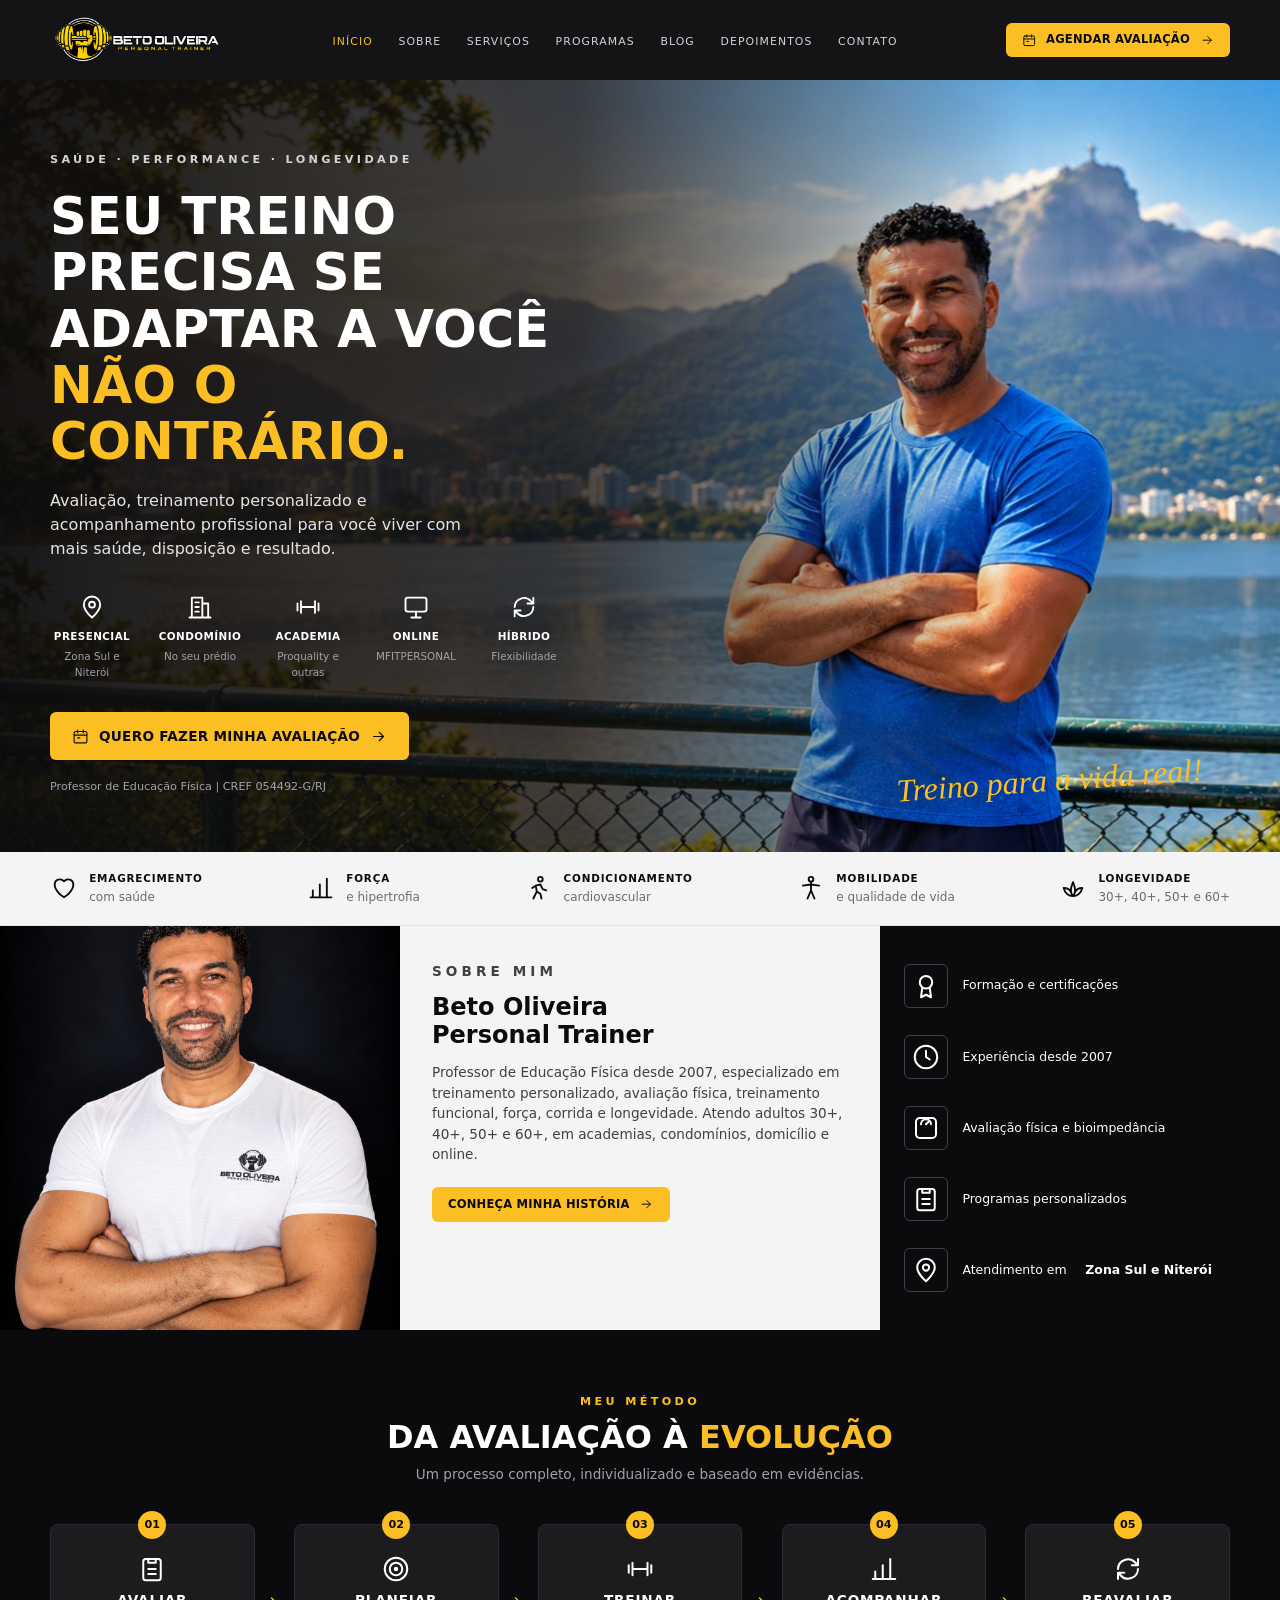
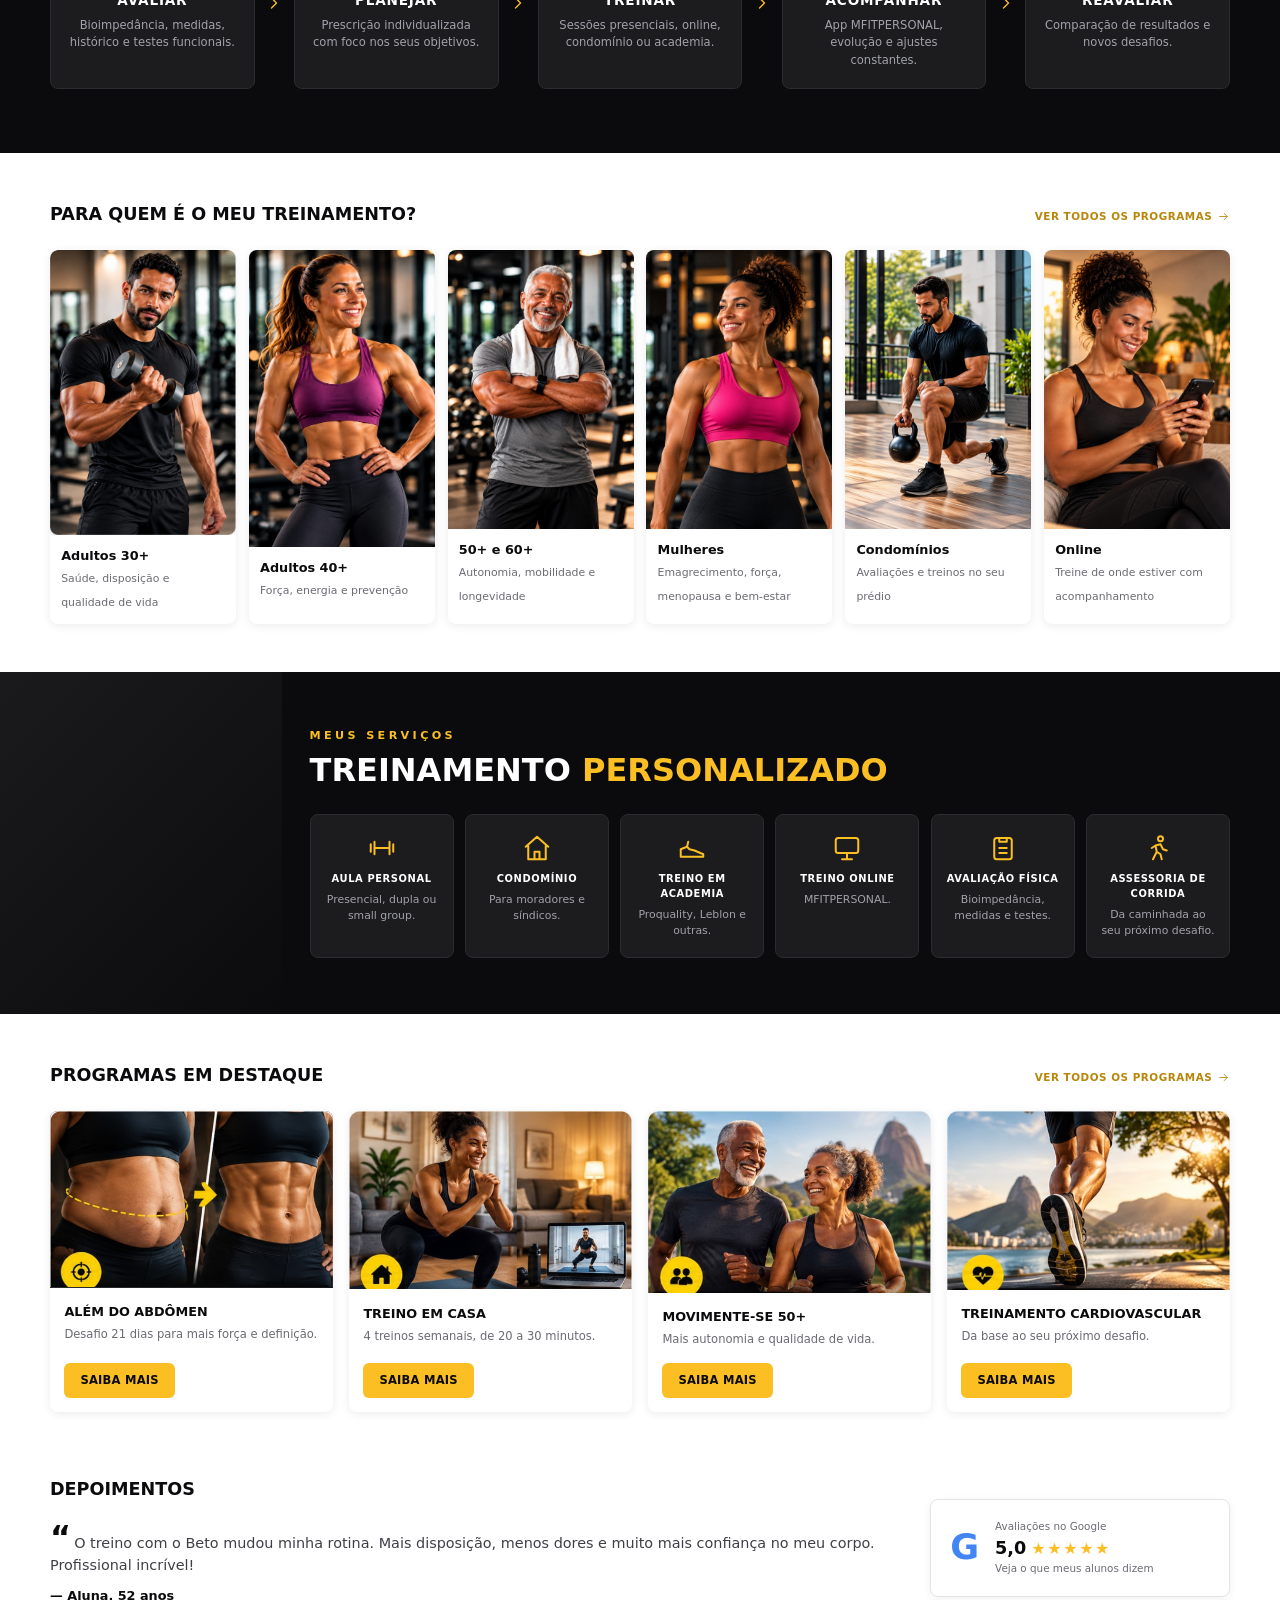
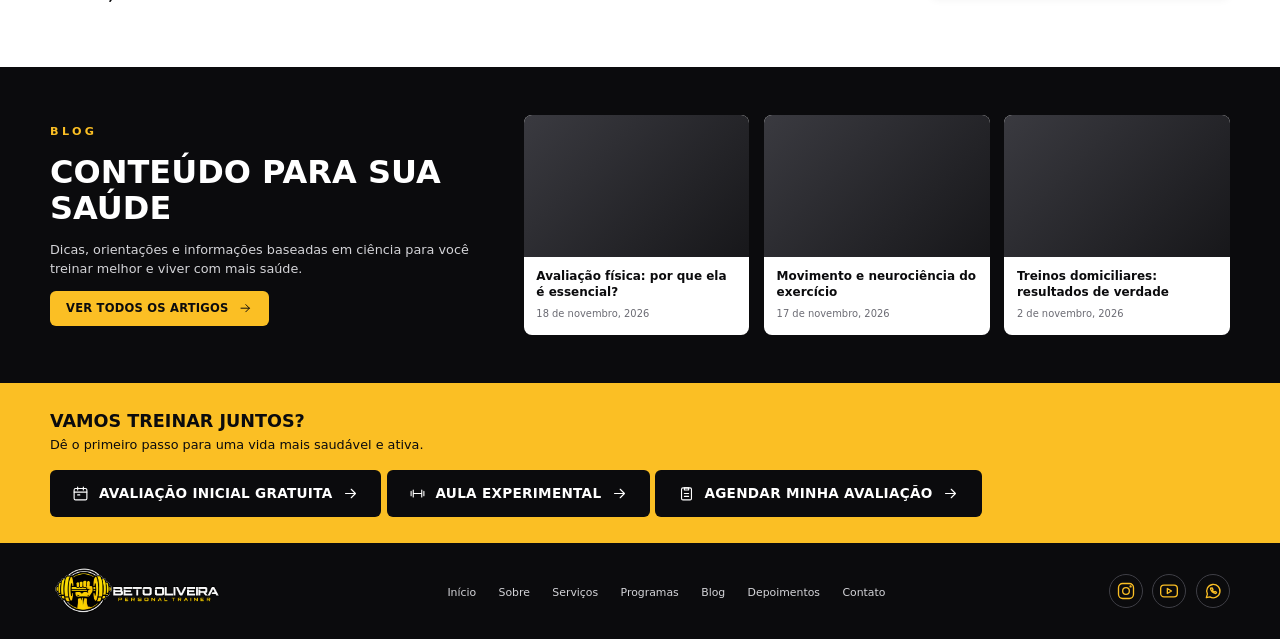
==== index.html @ e6e84c38 "sumindo com os "pontos" estranhos atras do "Meu método"" ====
<!doctype html>
<!-- index.html — Single-page landing for Beto Oliveira Personal Trainer.
     Static, no JS. Styles in css/style.css; photos go in assets/img/ (see README.md). -->
<html lang="pt-BR">
<head>
  <meta charset="utf-8">
  <meta name="viewport" content="width=device-width, initial-scale=1">
  <title>Beto Oliveira | Personal Trainer — Zona Sul e Niterói</title>
  <meta name="description" content="Avaliação física, treinamento personalizado e acompanhamento profissional presencial, em condomínio, academia ou online. Zona Sul do Rio e Niterói.">
  <link rel="icon" href="assets/favicon.png" type="image/png">
  <link rel="stylesheet" href="css/style.css">
</head>
<body>

<!-- Icon sprite -->
<svg width="0" height="0" style="position:absolute" aria-hidden="true">
  <symbol id="i-calendar" viewBox="0 0 24 24"><rect x="3" y="5" width="18" height="16" rx="2"/><path d="M3 10h18M8 3v4M16 3v4M8 14h3"/></symbol>
  <symbol id="i-arrow" viewBox="0 0 24 24"><path d="M5 12h14M13 6l6 6-6 6"/></symbol>
  <symbol id="i-chevron-l" viewBox="0 0 24 24"><path d="M15 6l-6 6 6 6"/></symbol>
  <symbol id="i-chevron-r" viewBox="0 0 24 24"><path d="M9 6l6 6-6 6"/></symbol>
  <symbol id="i-pin" viewBox="0 0 24 24"><path d="M12 21s7-6.2 7-11a7 7 0 10-14 0c0 4.8 7 11 7 11z"/><circle cx="12" cy="10" r="2.5"/></symbol>
  <symbol id="i-building" viewBox="0 0 24 24"><path d="M5 21V4h9v17M14 9h5v12M3 21h18M8 8h3M8 12h3M8 16h3"/></symbol>
  <symbol id="i-dumbbell" viewBox="0 0 24 24"><path d="M6 7v10M3 9v6M18 7v10M21 9v6M6 12h12"/></symbol>
  <symbol id="i-monitor" viewBox="0 0 24 24"><rect x="3" y="4" width="18" height="12" rx="2"/><path d="M8 21h8M12 16v5"/></symbol>
  <symbol id="i-heart" viewBox="0 0 24 24"><path d="M12 20s-8-5-8-11a4.5 4.5 0 018-2.7A4.5 4.5 0 0120 9c0 6-8 11-8 11z"/></symbol>
  <symbol id="i-bars" viewBox="0 0 24 24"><path d="M5 20v-6M11 20V9M17 20V4M3 20h18"/></symbol>
  <symbol id="i-run" viewBox="0 0 24 24"><circle cx="14" cy="4.5" r="2"/><path d="M8 21l3-6 3 2 1 4M11 15l-1-5 4-1 2 4 3 1M10 10L7 12"/></symbol>
  <symbol id="i-person" viewBox="0 0 24 24"><circle cx="12" cy="4.5" r="2"/><path d="M12 7v7M5 10l7-1 7 1M9 21l3-7 3 7"/></symbol>
  <symbol id="i-lotus" viewBox="0 0 24 24"><path d="M12 19c-4 0-7-3-8-7 3 0 5 1 6 3M12 19c4 0 7-3 8-7-3 0-5 1-6 3M12 19c-2-2-3-5 0-12 3 7 2 10 0 12z"/></symbol>
  <symbol id="i-award" viewBox="0 0 24 24"><circle cx="12" cy="9" r="5"/><path d="M9 13.5L8 21l4-2 4 2-1-7.5"/></symbol>
  <symbol id="i-clock" viewBox="0 0 24 24"><circle cx="12" cy="12" r="9"/><path d="M12 7v5l3 2"/></symbol>
  <symbol id="i-scale" viewBox="0 0 24 24"><rect x="4" y="4" width="16" height="16" rx="3"/><path d="M8 9a4 4 0 018 0M12 9l2-2"/></symbol>
  <symbol id="i-clipboard" viewBox="0 0 24 24"><rect x="5" y="4" width="14" height="17" rx="2"/><path d="M9 4h6v3H9zM9 12h6M9 16h6"/></symbol>
  <symbol id="i-target" viewBox="0 0 24 24"><circle cx="12" cy="12" r="9"/><circle cx="12" cy="12" r="5"/><circle cx="12" cy="12" r="1"/></symbol>
  <symbol id="i-repeat" viewBox="0 0 24 24"><path d="M4 12a8 8 0 0114-5l2 2M20 4v5h-5M20 12a8 8 0 01-14 5l-2-2M4 20v-5h5"/></symbol>
  <symbol id="i-home" viewBox="0 0 24 24"><path d="M3 11l9-8 9 8M5 10v11h14V10M10 21v-6h4v6"/></symbol>
  <symbol id="i-shoe" viewBox="0 0 24 24"><path d="M3 16v-3l5-2 2 2 4 1 7 3v2H3zM8 11l1-4"/></symbol>
  <symbol id="i-instagram" viewBox="0 0 24 24"><rect x="3" y="3" width="18" height="18" rx="5"/><circle cx="12" cy="12" r="4"/><circle cx="17.5" cy="6.5" r=".6"/></symbol>
  <symbol id="i-youtube" viewBox="0 0 24 24"><rect x="2" y="5" width="20" height="14" rx="4"/><path d="M10 9l5 3-5 3z"/></symbol>
  <symbol id="i-whatsapp" viewBox="0 0 24 24"><path d="M4 20l1.3-4.2A8 8 0 118.3 19L4 20z"/><path d="M9 8.500c0 3.500 3 6.500 6.500 6.500l.8-1.500-2-1-.8.800c-1-.5-1.800-1.300-2.300-2.300l.8-.8-1-2z"/></symbol>
</svg>

<!-- ===== Header ===== -->
<header class="header">
  <div class="container header__inner">
    <a href="#inicio" class="logo" aria-label="Beto Oliveira Personal Trainer">
      <img src="assets/img/logo.png" alt="Beto Oliveira Personal Trainer" class="logo__img" width="800" height="213">
    </a>

    <input type="checkbox" id="menu-toggle" class="menu-toggle" aria-label="Abrir menu">
    <label for="menu-toggle" class="menu-button" aria-hidden="true"><span></span><span></span><span></span></label>

    <nav class="nav" aria-label="Principal">
      <ul>
        <li><a href="#inicio" class="active">Início</a></li>
        <li><a href="#sobre">Sobre</a></li>
        <li><a href="#servicos">Serviços</a></li>
        <li><a href="#programas">Programas</a></li>
        <li><a href="#blog">Blog</a></li>
        <li><a href="#depoimentos">Depoimentos</a></li>
        <li><a href="#contato">Contato</a></li>
      </ul>
    </nav>

    <a href="#contato" class="btn btn--sm"><svg class="icon"><use href="#i-calendar"/></svg> Agendar avaliação <svg class="icon"><use href="#i-arrow"/></svg></a>
  </div>
</header>

<main>

<!-- ===== Hero ===== -->
<section id="inicio" class="hero">
  <div class="hero__bg photo" role="img" aria-label="Beto Oliveira com vista para o Rio de Janeiro"></div>
  <div class="container hero__content">
    <p class="eyebrow">Saúde · Performance · Longevidade</p>
    <h1>Seu treino precisa se adaptar a você <span class="hl">não o contrário.</span></h1>
    <p class="hero__lead">Avaliação, treinamento personalizado e acompanhamento profissional para você viver com mais saúde, disposição e resultado.</p>

    <ul class="hero__modes">
      <li><svg class="icon"><use href="#i-pin"/></svg><strong>Presencial</strong><span>Zona Sul e Niterói</span></li>
      <li><svg class="icon"><use href="#i-building"/></svg><strong>Condomínio</strong><span>No seu prédio</span></li>
      <li><svg class="icon"><use href="#i-dumbbell"/></svg><strong>Academia</strong><span>Proquality e outras</span></li>
      <li><svg class="icon"><use href="#i-monitor"/></svg><strong>Online</strong><span>MFITPERSONAL</span></li>
      <li><svg class="icon"><use href="#i-repeat"/></svg><strong>Híbrido</strong><span>Flexibilidade</span></li>
    </ul>

    <a href="#contato" class="btn"><svg class="icon"><use href="#i-calendar"/></svg> Quero fazer minha avaliação <svg class="icon"><use href="#i-arrow"/></svg></a>
    <p class="hero__cref">Professor de Educação Física | CREF 054492-G/RJ</p>
  </div>
  <p class="hero__tag" aria-hidden="true">Treino para a vida real!</p>
</section>

<!-- ===== Focus strip ===== -->
<section class="focus" aria-label="Focos de treino">
  <div class="container">
    <ul>
      <li><svg class="icon"><use href="#i-heart"/></svg><div><strong>Emagrecimento</strong><span>com saúde</span></div></li>
      <li><svg class="icon"><use href="#i-bars"/></svg><div><strong>Força</strong><span>e hipertrofia</span></div></li>
      <li><svg class="icon"><use href="#i-run"/></svg><div><strong>Condicionamento</strong><span>cardiovascular</span></div></li>
      <li><svg class="icon"><use href="#i-person"/></svg><div><strong>Mobilidade</strong><span>e qualidade de vida</span></div></li>
      <li><svg class="icon"><use href="#i-lotus"/></svg><div><strong>Longevidade</strong><span>30+, 40+, 50+ e 60+</span></div></li>
    </ul>
  </div>
</section>

<!-- ===== About ===== -->
<section id="sobre" class="about">
  <div class="about__grid">
    <div class="about__photo photo" role="img" aria-label="Retrato de Beto Oliveira"></div>
    <div class="about__text">
      <p class="eyebrow">Sobre mim</p>
      <h2>Beto Oliveira<br>Personal Trainer</h2>
      <p>Professor de Educação Física desde 2007, especializado em treinamento personalizado, avaliação física, treinamento funcional, força, corrida e longevidade. Atendo adultos 30+, 40+, 50+ e 60+, em academias, condomínios, domicílio e online.</p>
      <a href="#sobre" class="btn btn--sm">Conheça minha história <svg class="icon"><use href="#i-arrow"/></svg></a>
    </div>
    <ul class="about__list">
      <li><svg class="icon"><use href="#i-award"/></svg>Formação e certificações</li>
      <li><svg class="icon"><use href="#i-clock"/></svg>Experiência desde 2007</li>
      <li><svg class="icon"><use href="#i-scale"/></svg>Avaliação física e bioimpedância</li>
      <li><svg class="icon"><use href="#i-clipboard"/></svg>Programas personalizados</li>
      <li><svg class="icon"><use href="#i-pin"/></svg>Atendimento em <strong>&nbsp;Zona Sul e Niterói</strong></li>
    </ul>
  </div>
</section>

<!-- ===== Method ===== -->
<section id="metodo" class="method">
  <div class="container">
    <span class="eyebrow">Meu método</span>
    <h2 class="section-title">Da avaliação à <span class="hl">evolução</span></h2>
    <p class="method__sub">Um processo completo, individualizado e baseado em evidências.</p>

    <ul class="steps">
      <li class="step"><span class="step__num">01</span><svg class="icon"><use href="#i-clipboard"/></svg><h3>AVALIAR</h3><p>Bioimpedância, medidas, histórico e testes funcionais.</p></li>
      <li class="sep" aria-hidden="true"><svg class="icon"><use href="#i-chevron-r"/></svg></li>
      <li class="step"><span class="step__num">02</span><svg class="icon"><use href="#i-target"/></svg><h3>PLANEJAR</h3><p>Prescrição individualizada com foco nos seus objetivos.</p></li>
      <li class="sep" aria-hidden="true"><svg class="icon"><use href="#i-chevron-r"/></svg></li>
      <li class="step"><span class="step__num">03</span><svg class="icon"><use href="#i-dumbbell"/></svg><h3>TREINAR</h3><p>Sessões presenciais, online, condomínio ou academia.</p></li>
      <li class="sep" aria-hidden="true"><svg class="icon"><use href="#i-chevron-r"/></svg></li>
      <li class="step"><span class="step__num">04</span><svg class="icon"><use href="#i-bars"/></svg><h3>ACOMPANHAR</h3><p>App MFITPERSONAL, evolução e ajustes constantes.</p></li>
      <li class="sep" aria-hidden="true"><svg class="icon"><use href="#i-chevron-r"/></svg></li>
      <li class="step"><span class="step__num">05</span><svg class="icon"><use href="#i-repeat"/></svg><h3>REAVALIAR</h3><p>Comparação de resultados e novos desafios.</p></li>
    </ul>
  </div>
</section>

<!-- ===== Audience ===== -->
<section id="publico" class="audience">
  <div class="container">
    <div class="section-head">
      <h2>Para quem é o meu treinamento?</h2>
      <a href="#programas" class="link-more">Ver todos os programas <svg class="icon"><use href="#i-arrow"/></svg></a>
    </div>
    <div class="cards-6">
<article class="audience-card"><div class="photo" role="img" aria-label="Adultos 30+"><img src="assets/img/treino30mais.jpg"></div><div><strong>Adultos 30+</strong><span>Saúde, disposição e qualidade de vida</span></div></article>
      <article class="audience-card"><div class="photo" role="img" aria-label="Adultos 40+"><img src="assets/img/treino40mais.jpg"></div><div><strong>Adultos 40+</strong><span>Força, energia e prevenção</span></div></article>
      <article class="audience-card"><div class="photo" role="img" aria-label="50+ e 60+"><img src="assets/img/treino60mais.jpg"></div><div><strong>50+ e 60+</strong><span>Autonomia, mobilidade e longevidade</span></div></article>
      <article class="audience-card"><div class="photo" role="img" aria-label="Mulheres"><img src="assets/img/treinomulher.jpg"></div><div><strong>Mulheres</strong><span>Emagrecimento, força, menopausa e bem-estar</span></div></article>
      <article class="audience-card"><div class="photo" role="img" aria-label="Condomínios"><img src="assets/img/treinocondominios.jpg"></div><div><strong>Condomínios</strong><span>Avaliações e treinos no seu prédio</span></div></article>
      <article class="audience-card"><div class="photo" role="img" aria-label="Online"><img src="assets/img/treinoonline.jpg"></div><div><strong>Online</strong><span>Treine de onde estiver com acompanhamento</span></div></article>
    </div>
  </div>
</section>

<!-- ===== Services ===== -->
<section id="servicos" class="services">
  <div class="container">
    <div class="services__inner">
      <span class="eyebrow">Meus serviços</span>
      <h2 class="section-title">Treinamento <span class="hl">personalizado</span></h2>
      <div class="cards-services">
        <article class="service-card"><svg class="icon"><use href="#i-dumbbell"/></svg><strong>Aula personal</strong><span>Presencial, dupla ou small group.</span></article>
        <article class="service-card"><svg class="icon"><use href="#i-home"/></svg><strong>Condomínio</strong><span>Para moradores e síndicos.</span></article>
        <article class="service-card"><svg class="icon"><use href="#i-shoe"/></svg><strong>Treino em academia</strong><span>Proquality, Leblon e outras.</span></article>
        <article class="service-card"><svg class="icon"><use href="#i-monitor"/></svg><strong>Treino online</strong><span>MFITPERSONAL.</span></article>
        <article class="service-card"><svg class="icon"><use href="#i-clipboard"/></svg><strong>Avaliação física</strong><span>Bioimpedância, medidas e testes.</span></article>
        <article class="service-card"><svg class="icon"><use href="#i-run"/></svg><strong>Assessoria de corrida</strong><span>Da caminhada ao seu próximo desafio.</span></article>
      </div>
    </div>
  </div>
</section>

<!-- ===== Programs ===== -->
<section id="programas" class="programs">
  <div class="container">
    <div class="section-head">
      <h2>Programas em destaque</h2>
      <a href="#programas" class="link-more">Ver todos os programas <svg class="icon"><use href="#i-arrow"/></svg></a>
    </div>
    <div class="cards-4">
      <article class="program-card"><div class="photo" role="img" aria-label="Além do abdômen"><img src="assets/img/programasdestaque/alemdoabd.jpg"></div><div class="program-card__body"><h3>Além do abdômen</h3><p>Desafio 21 dias para mais força e definição.</p><a href="#contato" class="btn btn--sm">Saiba mais</a></div></article>
      <article class="program-card"><div class="photo" role="img" aria-label="Treino em casa"><img src="assets/img/programasdestaque/treinocasa.jpg"></div><div class="program-card__body"><h3>Treino em casa</h3><p>4 treinos semanais, de 20 a 30 minutos.</p><a href="#contato" class="btn btn--sm">Saiba mais</a></div></article>
      <article class="program-card"><div class="photo" role="img" aria-label="Movimente-se 50+"><img src="assets/img/programasdestaque/movimento50.jpg"></div><div class="program-card__body"><h3>Movimente-se 50+</h3><p>Mais autonomia e qualidade de vida.</p><a href="#contato" class="btn btn--sm">Saiba mais</a></div></article>
      <article class="program-card"><div class="photo" role="img" aria-label="Treinamento cardiovascular"><img src="assets/img/programasdestaque/treinocard.jpg"></div><div class="program-card__body"><h3>Treinamento cardiovascular</h3><p>Da base ao seu próximo desafio.</p><a href="#contato" class="btn btn--sm">Saiba mais</a></div></article>
    </div>
  </div>
</section>

<!-- ===== Testimonials ===== -->
<section id="depoimentos" class="testimonials">
  <div class="container testimonials__grid">
    <div>
      <h2>Depoimentos</h2>
      <div class="quotes" tabindex="0" aria-label="Depoimentos de alunos">
        <blockquote class="quote">O treino com o Beto mudou minha rotina. Mais disposição, menos dores e muito mais confiança no meu corpo. Profissional incrível!<cite>— Aluna, 52 anos</cite></blockquote>
        <blockquote class="quote">Voltei a treinar com segurança e sem medo de lesão. A avaliação inicial fez toda a diferença no planejamento.<cite>— Aluno, 47 anos</cite></blockquote>
        <blockquote class="quote">Treinar no condomínio facilitou muito minha rotina. Atenção total em cada sessão.<cite>— Aluna, 38 anos</cite></blockquote>
      </div>
    </div>
    <div class="google">
      <span class="google__g" aria-hidden="true">G</span>
      <div>
        <small>Avaliações no Google</small>
        <strong>5,0</strong> <span class="stars" aria-label="5 estrelas">★★★★★</span>
        <small>Veja o que meus alunos dizem</small>
      </div>
    </div>
  </div>
</section>

<!-- ===== Blog ===== -->
<section id="blog" class="blog">
  <div class="container blog__grid">
    <div class="blog__intro">
      <span class="eyebrow">Blog</span>
      <h2 class="section-title">Conteúdo para sua saúde</h2>
      <p>Dicas, orientações e informações baseadas em ciência para você treinar melhor e viver com mais saúde.</p>
      <a href="#blog" class="btn btn--sm">Ver todos os artigos <svg class="icon"><use href="#i-arrow"/></svg></a>
    </div>
    <div class="cards-3">
      <article class="post-card"><div class="photo" role="img" aria-label="Avaliação física"></div><div><h3>Avaliação física: por que ela é essencial?</h3><time datetime="2026-11-18">18 de novembro, 2026</time></div></article>
      <article class="post-card"><div class="photo" role="img" aria-label="Neurociência do exercício"></div><div><h3>Movimento e neurociência do exercício</h3><time datetime="2026-11-17">17 de novembro, 2026</time></div></article>
      <article class="post-card"><div class="photo" role="img" aria-label="Treinos domiciliares"></div><div><h3>Treinos domiciliares: resultados de verdade</h3><time datetime="2026-11-02">2 de novembro, 2026</time></div></article>
    </div>
  </div>
</section>

<!-- ===== CTA ===== -->
<section id="contato" class="cta">
  <div class="container cta__inner">
    <div>
      <h2>Vamos treinar juntos?</h2>
      <p>Dê o primeiro passo para uma vida mais saudável e ativa.</p>
    </div>
     <div>
      <a href="https://docs.google.com/forms/d/e/1FAIpQLSdIk2VhYaGE5fACht6byBJK58BjP2Q5g4dCSomkFsCc8m4N1g/viewform?usp=header" class="btn btn--dark" target="_blank" rel="noopener"><svg class="icon"><use href="#i-calendar"/></svg> Avaliação Inicial gratuita <svg class="icon"><use href="#i-arrow"/></svg></a>
      <a href="https://calendar.app.google/kehM7EMW3w3Gkinj7?utm_source=chatgpt.com" class="btn btn--dark" target="_blank" rel="noopener"><svg class="icon"><use href="#i-dumbbell"/></svg> Aula experimental <svg class="icon"><use href="#i-arrow"/></svg></a>
      <a href="https://wa.me/5521998380814" class="btn btn--dark" target="_blank" rel="noopener"><svg class="icon"><use href="#i-clipboard"/></svg> Agendar minha avaliação <svg class="icon"><use href="#i-arrow"/></svg></a>
    </div>
  </div>
</section>

</main>

<!-- ===== Footer ===== -->
<footer class="footer">
  <div class="container footer__inner">
    <a href="#inicio" class="logo" aria-label="Voltar ao topo">
      <img src="assets/img/logo.png" alt="Beto Oliveira Personal Trainer" class="logo__img" width="800" height="213">
    </a>
    <nav aria-label="Rodapé">
      <ul>
        <li><a href="#inicio">Início</a></li>
        <li><a href="#sobre">Sobre</a></li>
        <li><a href="#servicos">Serviços</a></li>
        <li><a href="#programas">Programas</a></li>
        <li><a href="#blog">Blog</a></li>
        <li><a href="#depoimentos">Depoimentos</a></li>
        <li><a href="#contato">Contato</a></li>
      </ul>
    </nav>
    <div class="social">
      <a href="https://instagram.com/" aria-label="Instagram" target="_blank" rel="noopener"><svg class="icon"><use href="#i-instagram"/></svg></a>
      <a href="https://youtube.com/" aria-label="YouTube" target="_blank" rel="noopener"><svg class="icon"><use href="#i-youtube"/></svg></a>
      <a href="https://wa.me/5521998380814" aria-label="WhatsApp" target="_blank" rel="noopener"><svg class="icon"><use href="#i-whatsapp"/></svg></a>
    </div>
  </div>
</footer>

</body>
</html>
---- css/style.css ----
/* style.css — Global styles for the Beto Oliveira Personal Trainer landing page.
   Sections are ordered as they appear in index.html. Photos are set through
   the --img custom property (see .photo); a gradient shows until a file exists. */

:root {
  --black: #0b0b0d;
  --dark: #141416;
  --dark-2: #1c1c1f;
  --yellow: #fbbf24;
  --yellow-dark: #e5a800;
  --white: #fff;
  --light: #f4f4f5;
  --gray: #6b6b73;
  --border: #e4e4e7;
  --radius: 8px;
  --container: 1180px;
  --font: "Inter", system-ui, -apple-system, "Segoe UI", Roboto, sans-serif;
}

*, *::before, *::after { box-sizing: border-box; }
html { scroll-behavior: smooth; scroll-padding-top: 88px; }
body { margin: 0; font-family: var(--font); color: var(--black); background: var(--white); line-height: 1.5; }
img { max-width: 100%; display: block; }
a { color: inherit; text-decoration: none; }
ul { list-style: none; margin: 0; padding: 0; }
h1, h2, h3, p { margin: 0; }

.container { width: min(var(--container), 100% - 2rem); margin-inline: auto; }
.icon { width: 1.25em; height: 1.25em; fill: none; stroke: currentColor; stroke-width: 1.6; stroke-linecap: round; stroke-linejoin: round; flex: none; }
.hl { color: var(--yellow); }
.eyebrow { font-size: .7rem; letter-spacing: .3em; text-transform: uppercase; color: var(--yellow); font-weight: 600; }
.section-title { font-size: clamp(1.4rem, 3vw, 2rem); font-weight: 800; text-transform: uppercase; line-height: 1.15; }

/* Photo slot: real image via --img, gradient fallback */
.photo {
  background: var(--img, none) center / cover no-repeat,
    linear-gradient(135deg, #3a3a40, #17171a);
}

/* Buttons */
.btn {
  display: inline-flex; align-items: center; gap: .6rem;
  padding: .85rem 1.4rem; border-radius: 6px; font-weight: 700; font-size: .85rem;
  text-transform: uppercase; letter-spacing: .02em;
  background: var(--yellow); color: var(--black); transition: background .2s, transform .2s;
}
.btn:hover { background: var(--yellow-dark); transform: translateY(-1px); }
.btn--sm { padding: .55rem 1rem; font-size: .72rem; }
.btn--dark { background: var(--black); color: var(--white); }
.btn--dark:hover { background: #26262b; }

/* ===== Header ===== */
.header { position: sticky; top: 0; z-index: 50; background: rgba(11, 11, 13, .96); backdrop-filter: blur(8px); color: var(--white); }
.header__inner { display: flex; align-items: center; justify-content: space-between; gap: 1rem; height: 80px; }
.logo { display: flex; align-items: center; gap: .6rem; }
.logo__img { height: 58px; width: auto; }
.nav ul { display: flex; gap: 1.6rem; }
.nav a { font-size: .68rem; letter-spacing: .1em; text-transform: uppercase; font-weight: 500; color: #d4d4d8; transition: color .2s; }
.nav a:hover, .nav a.active { color: var(--yellow); }
.menu-toggle, .menu-button { display: none; }

/* ===== Hero ===== */
.hero { position: relative; color: var(--white); background: var(--black); overflow: hidden; }
.hero__bg { position: absolute; inset: 0; --img: url("../assets/img/hero.jpg"); background-position: right center; }
.hero__bg::after { content: ""; position: absolute; inset: 0; background: linear-gradient(90deg, rgba(11,11,13,.95) 0%, rgba(11,11,13,.75) 45%, rgba(11,11,13,0) 80%); }
.hero__content { position: relative; padding: 4.5rem 0 3.5rem; }
.hero__content > * { max-width: 560px; }
.hero__content .eyebrow { color: #d4d4d8; margin-bottom: 1.2rem; }
.hero h1 { font-size: clamp(2rem, 5vw, 3.2rem); font-weight: 800; line-height: 1.1; text-transform: uppercase; }
.hero__lead { margin-top: 1.2rem; color: #e4e4e7; max-width: 440px; }
.hero__modes { display: flex; flex-wrap: wrap; gap: 1.5rem; margin: 2rem 0; }
.hero__modes li { display: flex; flex-direction: column; align-items: center; text-align: center; gap: .3rem; font-size: .65rem; width: 84px; }
.hero__modes .icon { width: 28px; height: 28px; margin-bottom: .2rem; }
.hero__modes strong { text-transform: uppercase; letter-spacing: .04em; }
.hero__modes span { color: #a1a1aa; }
.hero__cref { margin-top: 1.2rem; font-size: .7rem; color: #a1a1aa; }
.hero__tag { position: absolute; right: 6%; bottom: 3rem; font-family: "Brush Script MT", "Segoe Script", cursive; font-style: italic; font-size: 2rem; color: var(--yellow); transform: rotate(-4deg); }

/* ===== Focus strip ===== */
.focus { background: var(--light); border-bottom: 1px solid var(--border); }
.focus ul { display: flex; justify-content: space-between; flex-wrap: wrap; gap: 1rem; padding: 1.2rem 0; }
.focus li { display: flex; align-items: center; gap: .7rem; font-size: .8rem; }
.focus .icon { width: 28px; height: 28px; }
.focus strong { display: block; font-size: .65rem; text-transform: uppercase; letter-spacing: .08em; }
.focus span { color: var(--gray); font-size: .75rem; }

/* ===== About ===== */
.about { background: var(--black); color: var(--white); }
.about__grid { display: grid; grid-template-columns: 1fr 1.2fr 1fr; align-items: stretch; }
.about__photo { min-height: 260px; --img: url("../assets/img/about.jpg"); }
.about__text { background: var(--light); color: var(--black); padding: 2.2rem 2rem; display: flex; flex-direction: column; align-items: flex-start; gap: .8rem; }
.about__text h2 { font-size: 1.5rem; line-height: 1.15; }
.about__text p { font-size: .85rem; color: #3f3f46; }
.about__text .btn { margin-top: .6rem; }
.about__list { padding: 2rem 1.5rem; display: flex; flex-direction: column; justify-content: center; gap: 1rem; }
.about__list li { display: flex; align-items: center; gap: .9rem; font-size: .78rem; padding: .35rem 0; }
.about__list .icon { width: 30px; height: 30px; padding: 6px; border: 1px solid #3f3f46; border-radius: 6px; box-sizing: content-box; }

/* ===== Method ===== */
.method { background: var(--black); color: var(--white); padding: 4rem 0; text-align: center; }
.method .eyebrow { display: block; margin-bottom: .5rem; }
.method__sub { color: #a1a1aa; font-size: .85rem; margin-top: .5rem; }
.steps { display: flex; align-items: stretch; gap: .6rem; margin-top: 2.5rem; }
.steps li.step { flex: 1; position: relative; background: var(--dark-2); border: 1px solid #2b2b30; border-radius: var(--radius); padding: 1.8rem 1rem 1.2rem; display: flex; flex-direction: column; align-items: center; gap: .4rem; }
.step__num { position: absolute; top: -14px; left: 50%; transform: translateX(-50%); background: var(--yellow); color: var(--black); width: 28px; height: 28px; border-radius: 50%; font-size: .7rem; font-weight: 800; display: grid; place-items: center; }
.step .icon { width: 30px; height: 30px; }
.step h3 { font-size: .85rem; letter-spacing: .06em; }
.step p { font-size: .72rem; color: #a1a1aa; }
.steps li.sep { align-self: center; color: var(--yellow); }

/* ===== Audience ===== */
.audience { padding: 3rem 0; }
.section-head { display: flex; justify-content: space-between; align-items: baseline; margin-bottom: 1.4rem; }
.section-head h2 { font-size: 1.1rem; font-weight: 800; text-transform: uppercase; }
.link-more { font-size: .65rem; font-weight: 700; color: #b8860b; text-transform: uppercase; letter-spacing: .05em; display: inline-flex; gap: .3rem; align-items: center; }
.link-more:hover { text-decoration: underline; }
.cards-6 { display: grid; grid-template-columns: repeat(6, 1fr); gap: .8rem; }
.audience-card { background: var(--white); border-radius: var(--radius); box-shadow: 0 2px 10px rgba(0,0,0,.08); overflow: hidden; }
.audience-card .photo { aspect-ratio: 4 / 3; }
.audience-card div:last-child { padding: .7rem; }
.audience-card strong { display: block; font-size: .8rem; }
.audience-card span { font-size: .68rem; color: var(--gray); }

/* ===== Services ===== */
.services { position: relative; background: var(--black); color: var(--white); padding: 3.5rem 0; overflow: hidden; }
.services::before { content: ""; position: absolute; inset: 0 auto 0 0; width: 22%; --img: url("../assets/img/gym.jpg"); background: var(--img, none) center / cover, linear-gradient(135deg, #2a2a2e, #0b0b0d); opacity: .5; }
.services .container { position: relative; }
.services__inner { margin-left: 22%; }
.services .eyebrow { display: block; margin-bottom: .4rem; }
.cards-services { display: grid; grid-template-columns: repeat(6, 1fr); gap: .7rem; margin-top: 1.6rem; }
.service-card { background: var(--dark-2); border: 1px solid #2b2b30; border-radius: var(--radius); padding: 1.1rem .8rem; text-align: center; display: flex; flex-direction: column; align-items: center; gap: .3rem; }
.service-card .icon { width: 30px; height: 30px; color: var(--yellow); margin-bottom: .3rem; }
.service-card strong { font-size: .62rem; text-transform: uppercase; letter-spacing: .06em; }
.service-card span { font-size: .68rem; color: #a1a1aa; }

/* ===== Programs ===== */
.programs { padding: 3rem 0 2rem; }
.cards-4 { display: grid; grid-template-columns: repeat(4, 1fr); gap: 1rem; }
.program-card { background: var(--white); border-radius: var(--radius); box-shadow: 0 2px 10px rgba(0,0,0,.08); overflow: hidden; display: flex; flex-direction: column; }
.program-card .photo { aspect-ratio: 16 / 10; }
.program-card__body { padding: .9rem; display: flex; flex-direction: column; gap: .3rem; flex: 1; align-items: flex-start; }
.program-card h3 { font-size: .8rem; text-transform: uppercase; }
.program-card p { font-size: .72rem; color: var(--gray); margin-bottom: .6rem; }
.program-card .btn { margin-top: auto; }

/* ===== Testimonials (CSS-only scroll-snap carousel) ===== */
.testimonials { padding: 2rem 0 3rem; }
.testimonials__grid { display: grid; grid-template-columns: 1fr 300px; gap: 2rem; align-items: center; }
.testimonials h2 { font-size: 1.1rem; font-weight: 800; text-transform: uppercase; margin-bottom: 1rem; }
.quotes { display: flex; overflow-x: auto; scroll-snap-type: x mandatory; scrollbar-width: thin; gap: 1rem; }
.quote { flex: 0 0 100%; scroll-snap-align: start; font-size: .9rem; color: #3f3f46; }
.quote::before { content: "“"; font-size: 2rem; line-height: 0; color: var(--black); font-weight: 800; margin-right: .2rem; }
.quote cite { display: block; margin-top: .6rem; font-style: normal; font-weight: 700; font-size: .8rem; color: var(--black); }
.google { border: 1px solid var(--border); border-radius: var(--radius); padding: 1.2rem; box-shadow: 0 2px 10px rgba(0,0,0,.06); display: flex; align-items: center; gap: 1rem; }
.google__g { font-size: 2.2rem; font-weight: 800; color: #4285f4; }
.google small { display: block; font-size: .65rem; color: var(--gray); }
.google strong { font-size: 1.1rem; }
.stars { color: var(--yellow); letter-spacing: .1em; }

/* ===== Blog ===== */
.blog { position: relative; background: var(--black); color: var(--white); padding: 3rem 0; overflow: hidden; }
.blog__grid { display: grid; grid-template-columns: 1fr 1.6fr; gap: 2rem; align-items: center; }
.blog__intro { display: flex; flex-direction: column; align-items: flex-start; gap: .8rem; }
.blog__intro p { color: #d4d4d8; font-size: .8rem; }
.cards-3 { display: grid; grid-template-columns: repeat(3, 1fr); gap: .9rem; }
.post-card { background: var(--white); color: var(--black); border-radius: var(--radius); overflow: hidden; }
.post-card .photo { aspect-ratio: 16 / 10; }
.post-card div:last-child { padding: .8rem; }
.post-card h3 { font-size: .75rem; line-height: 1.3; }
.post-card time { display: block; margin-top: .4rem; font-size: .62rem; color: var(--gray); }

/* ===== CTA ===== */
.cta { background: var(--yellow); }
.cta__inner { display: flex; justify-content: space-between; align-items: center; gap: 1rem; padding: 1.6rem 0; flex-wrap: wrap; }
.cta h2 { font-size: 1.1rem; font-weight: 800; text-transform: uppercase; }
.cta p { font-size: .8rem; }

/* ===== Footer ===== */
.footer { background: var(--black); color: var(--white); }
.footer__inner { display: flex; align-items: center; justify-content: space-between; gap: 1.5rem; padding: 1.2rem 0; flex-wrap: wrap; }
.footer nav ul { display: flex; gap: 1.4rem; flex-wrap: wrap; }
.footer nav a { font-size: .68rem; color: #d4d4d8; }
.footer nav a:hover { color: var(--yellow); }
.social { display: flex; gap: .6rem; }
.social a { width: 34px; height: 34px; border: 1px solid #3f3f46; border-radius: 50%; display: grid; place-items: center; color: var(--yellow); transition: background .2s; }
.social a:hover { background: #26262b; }

/* ===== Responsive ===== */
@media (max-width: 1024px) {
  .cards-6, .cards-services { grid-template-columns: repeat(3, 1fr); }
  .cards-4 { grid-template-columns: repeat(2, 1fr); }
  .about__grid { grid-template-columns: 1fr 1fr; }
  .about__list { grid-column: 1 / -1; flex-direction: row; flex-wrap: wrap; }
  .blog__grid, .testimonials__grid { grid-template-columns: 1fr; }
  .services::before { display: none; }
  .services__inner { margin-left: 0; }
}

@media (max-width: 820px) {
  .menu-button { display: grid; gap: 5px; cursor: pointer; padding: 8px; }
  .menu-button span { width: 24px; height: 2px; background: var(--white); }
  .nav { position: absolute; top: 80px; left: 0; right: 0; background: var(--black); display: none; padding: 1rem; }
  .nav ul { flex-direction: column; gap: 1rem; }
  .menu-toggle:checked ~ .nav { display: block; }
  .header .btn { display: none; }
  .hero__bg::after { background: linear-gradient(180deg, rgba(11,11,13,.6), rgba(11,11,13,.95)); }
  .hero__tag { display: none; }
  .steps { flex-direction: column; }
  .steps li.sep { transform: rotate(90deg); }
  .step__num { top: 12px; left: 12px; transform: none; }
}

@media (max-width: 560px) {
  .about__grid { grid-template-columns: 1fr; }
  .cards-6, .cards-services, .cards-4, .cards-3 { grid-template-columns: repeat(2, 1fr); }
  .cards-3 { grid-template-columns: 1fr; }
  .focus ul { justify-content: flex-start; }
  .cta__inner, .footer__inner { flex-direction: column; text-align: center; }
}

@media (prefers-reduced-motion: reduce) {
  html { scroll-behavior: auto; }
  .btn { transition: none; }
}
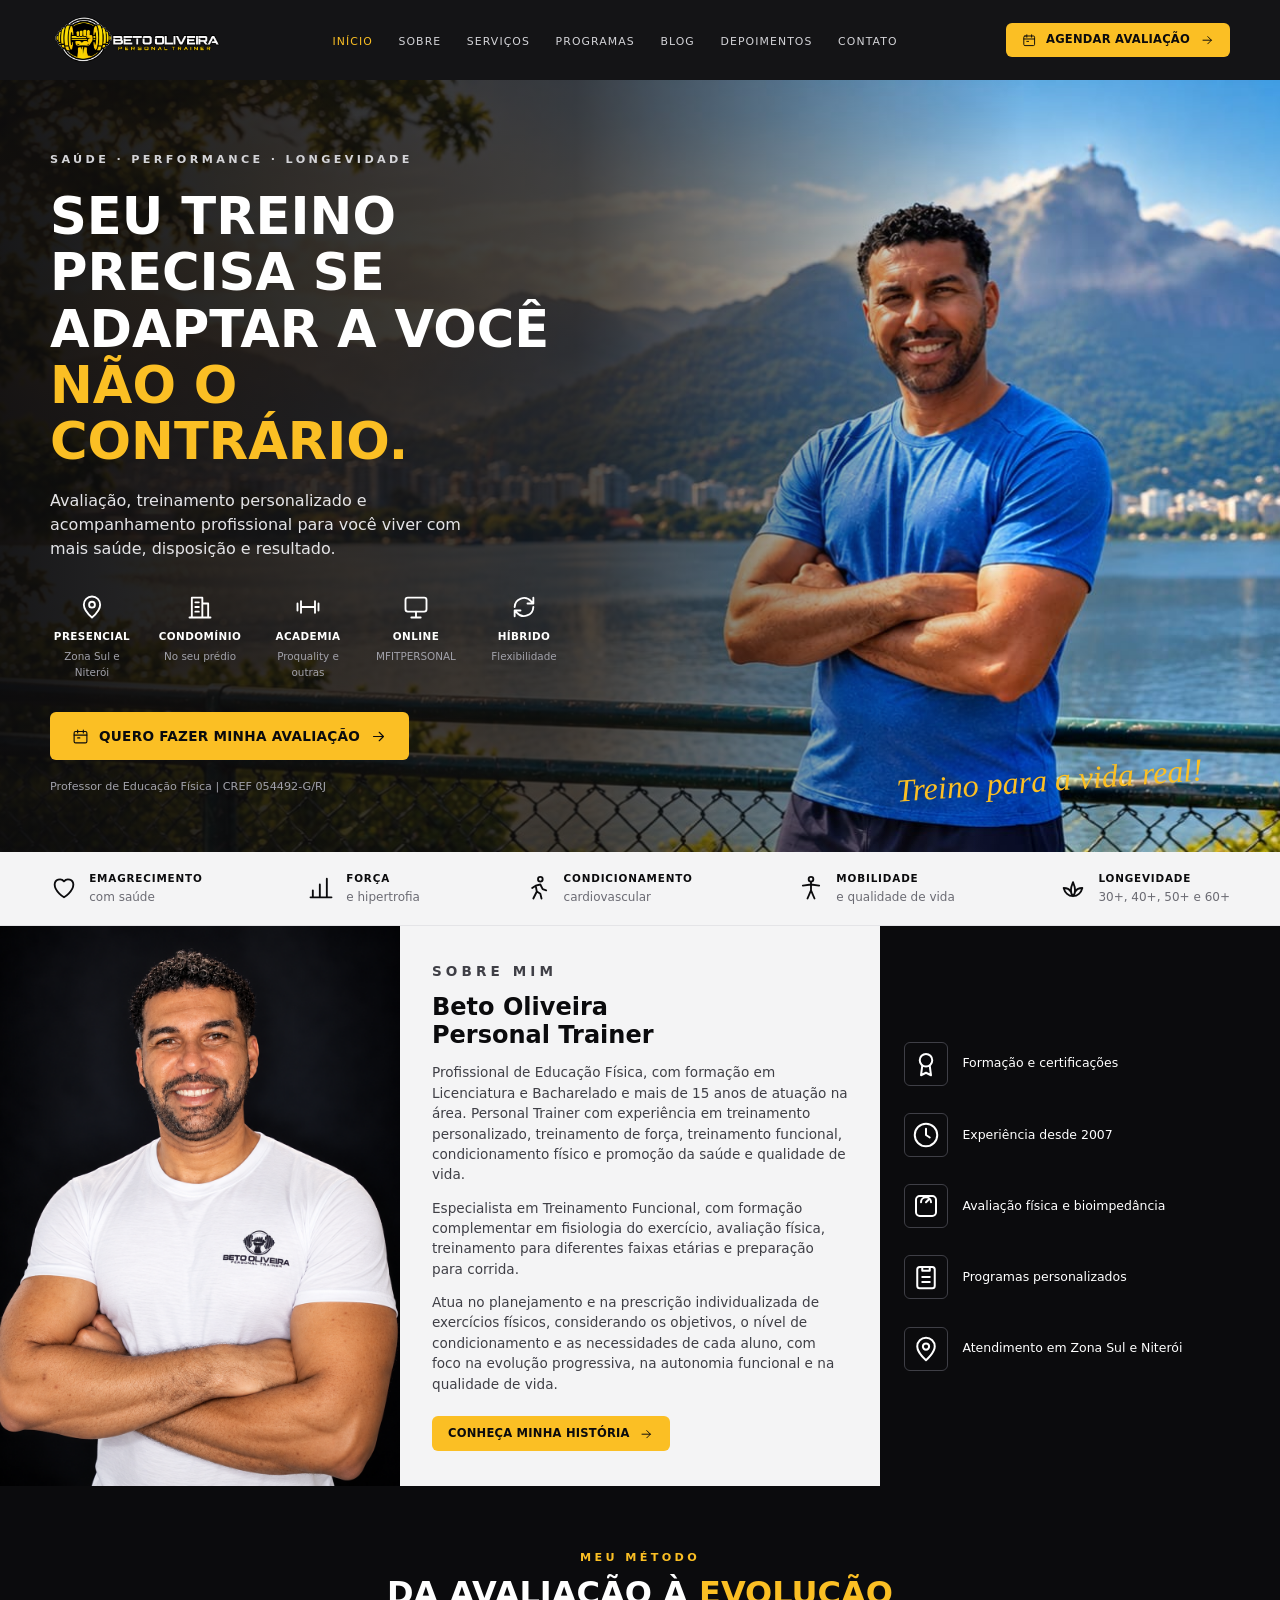
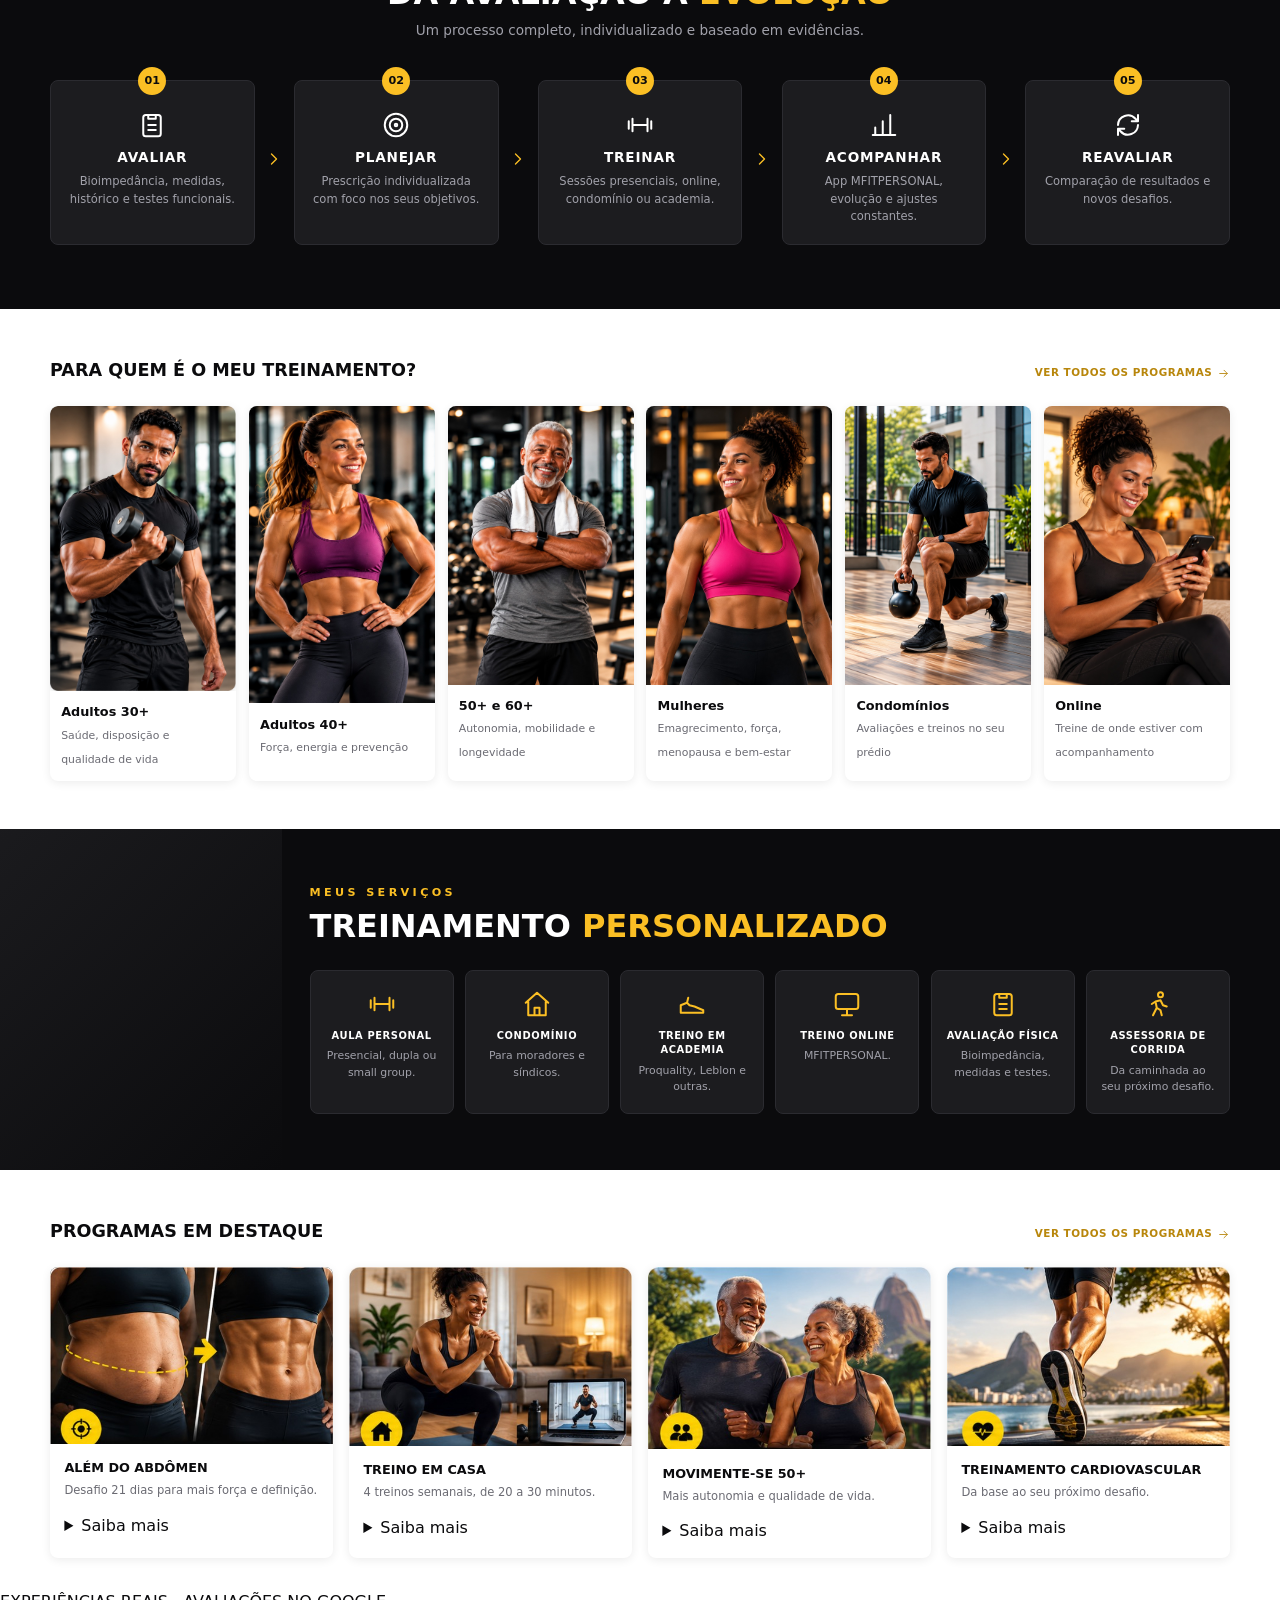
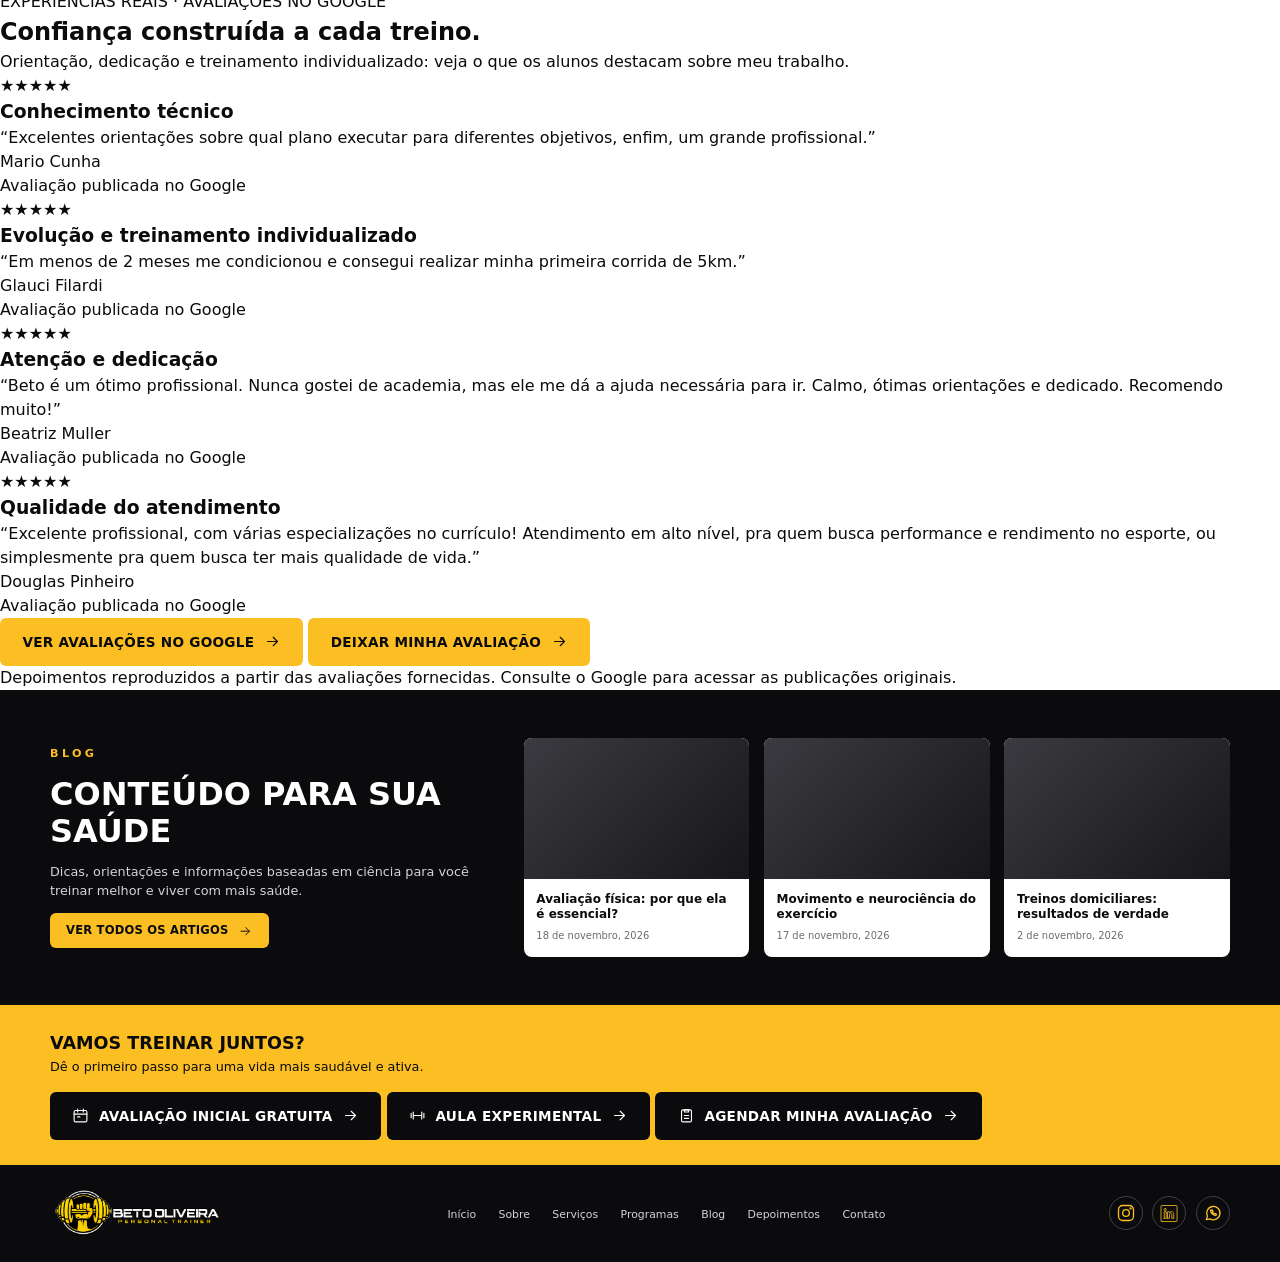
==== commit 4f0455ed: "Modificação no "sobre mim", "Depoimentos", "Programas em destaque" e no Footer" ====
--- a/index.html
+++ b/index.html
@@ -38,6 +38,7 @@
   <symbol id="i-instagram" viewBox="0 0 24 24"><rect x="3" y="3" width="18" height="18" rx="5"/><circle cx="12" cy="12" r="4"/><circle cx="17.5" cy="6.5" r=".6"/></symbol>
   <symbol id="i-youtube" viewBox="0 0 24 24"><rect x="2" y="5" width="20" height="14" rx="4"/><path d="M10 9l5 3-5 3z"/></symbol>
   <symbol id="i-whatsapp" viewBox="0 0 24 24"><path d="M4 20l1.3-4.2A8 8 0 118.3 19L4 20z"/><path d="M9 8.500c0 3.500 3 6.500 6.500 6.500l.8-1.500-2-1-.8.800c-1-.5-1.800-1.300-2.300-2.300l.8-.8-1-2z"/></symbol>
+  <symbol id="i-linkedin" viewBox="4 3 40 40"><path d="M21,33.6h4v-6.4c0-1.7,0.3-3.3,2.4-3.3c2.1,0,2.1,1.9,2.1,3.4v6.3h4 v-7.1c0-3.5-0.8-6.2-4.8-6.2c-2,0-3.3,1.1-3.8,2.1h-0.1v-1.8H21V33.6z M16.4,14.1c-1.3,0-2.3,1-2.3,2.3c0,1.3,1,2.3,2.3,2.3 c1.3,0,2.3-1,2.3-2.3C18.8,15.2,17.7,14.1,16.4,14.1L16.4,14.1z M14.4,33.6h4v-13h-4V33.6z M9.8,40c-1,0-1.8-0.8-1.8-1.8V9.8 C8,8.8,8.8,8,9.8,8h28.5c1,0,1.8,0.8,1.8,1.8v28.5c0,1-0.8,1.8-1.8,1.8H9.8z"/></symbol>
 </svg>
 
 <!-- ===== Header ===== -->
@@ -110,7 +111,7 @@
     <div class="about__text">
       <p class="eyebrow">Sobre mim</p>
       <h2>Beto Oliveira<br>Personal Trainer</h2>
-      <p>Professor de Educação Física desde 2007, especializado em treinamento personalizado, avaliação física, treinamento funcional, força, corrida e longevidade. Atendo adultos 30+, 40+, 50+ e 60+, em academias, condomínios, domicílio e online.</p>
+      <p>Profissional de Educação Física, com formação em Licenciatura e Bacharelado e mais de 15 anos de atuação na área. Personal Trainer com experiência em treinamento personalizado, treinamento de força, treinamento funcional, condicionamento físico e promoção da saúde e qualidade de vida.</p><p>Especialista em Treinamento Funcional, com formação complementar em fisiologia do exercício, avaliação física, treinamento para diferentes faixas etárias e preparação para corrida.</p><p>Atua no planejamento e na prescrição individualizada de exercícios físicos, considerando os objetivos, o nível de condicionamento e as necessidades de cada aluno, com foco na evolução progressiva, na autonomia funcional e na qualidade de vida.</p>
       <a href="#sobre" class="btn btn--sm">Conheça minha história <svg class="icon"><use href="#i-arrow"/></svg></a>
     </div>
     <ul class="about__list">
@@ -118,7 +119,7 @@
       <li><svg class="icon"><use href="#i-clock"/></svg>Experiência desde 2007</li>
       <li><svg class="icon"><use href="#i-scale"/></svg>Avaliação física e bioimpedância</li>
       <li><svg class="icon"><use href="#i-clipboard"/></svg>Programas personalizados</li>
-      <li><svg class="icon"><use href="#i-pin"/></svg>Atendimento em <strong>&nbsp;Zona Sul e Niterói</strong></li>
+      <li><svg class="icon"><use href="#i-pin"/></svg>Atendimento em Zona Sul e Niterói</li>
     </ul>
   </div>
 </section>
@@ -152,7 +153,7 @@
       <a href="#programas" class="link-more">Ver todos os programas <svg class="icon"><use href="#i-arrow"/></svg></a>
     </div>
     <div class="cards-6">
-<article class="audience-card"><div class="photo" role="img" aria-label="Adultos 30+"><img src="assets/img/treino30mais.jpg"></div><div><strong>Adultos 30+</strong><span>Saúde, disposição e qualidade de vida</span></div></article>
+      <article class="audience-card"><div class="photo" role="img" aria-label="Adultos 30+"><img src="assets/img/treino30mais.jpg"></div><div><strong>Adultos 30+</strong><span>Saúde, disposição e qualidade de vida</span></div></article>
       <article class="audience-card"><div class="photo" role="img" aria-label="Adultos 40+"><img src="assets/img/treino40mais.jpg"></div><div><strong>Adultos 40+</strong><span>Força, energia e prevenção</span></div></article>
       <article class="audience-card"><div class="photo" role="img" aria-label="50+ e 60+"><img src="assets/img/treino60mais.jpg"></div><div><strong>50+ e 60+</strong><span>Autonomia, mobilidade e longevidade</span></div></article>
       <article class="audience-card"><div class="photo" role="img" aria-label="Mulheres"><img src="assets/img/treinomulher.jpg"></div><div><strong>Mulheres</strong><span>Emagrecimento, força, menopausa e bem-estar</span></div></article>
@@ -188,33 +189,29 @@
       <a href="#programas" class="link-more">Ver todos os programas <svg class="icon"><use href="#i-arrow"/></svg></a>
     </div>
     <div class="cards-4">
-      <article class="program-card"><div class="photo" role="img" aria-label="Além do abdômen"><img src="assets/img/programasdestaque/alemdoabd.jpg"></div><div class="program-card__body"><h3>Além do abdômen</h3><p>Desafio 21 dias para mais força e definição.</p><a href="#contato" class="btn btn--sm">Saiba mais</a></div></article>
-      <article class="program-card"><div class="photo" role="img" aria-label="Treino em casa"><img src="assets/img/programasdestaque/treinocasa.jpg"></div><div class="program-card__body"><h3>Treino em casa</h3><p>4 treinos semanais, de 20 a 30 minutos.</p><a href="#contato" class="btn btn--sm">Saiba mais</a></div></article>
-      <article class="program-card"><div class="photo" role="img" aria-label="Movimente-se 50+"><img src="assets/img/programasdestaque/movimento50.jpg"></div><div class="program-card__body"><h3>Movimente-se 50+</h3><p>Mais autonomia e qualidade de vida.</p><a href="#contato" class="btn btn--sm">Saiba mais</a></div></article>
-      <article class="program-card"><div class="photo" role="img" aria-label="Treinamento cardiovascular"><img src="assets/img/programasdestaque/treinocard.jpg"></div><div class="program-card__body"><h3>Treinamento cardiovascular</h3><p>Da base ao seu próximo desafio.</p><a href="#contato" class="btn btn--sm">Saiba mais</a></div></article>
+      <article class="program-card"><div class="photo" role="img" aria-label="Além do abdômen"><img src="assets/img/programasdestaque/alemdoabd.jpg"></div><div class="program-card__body"><h3>Além do abdômen</h3><p>Desafio 21 dias para mais força e definição.</p><details><summary>Saiba mais</summary><p>Um programa voltado à redução da circunferência abdominal, melhora do condicionamento físico e fortalecimento do core. Além dos benefícios estéticos, a proposta é contribuir para a saúde metabólica e ajudar a reduzir fatores de risco associados ao excesso de gordura abdominal, como diabetes tipo 2, hipertensão arterial e doenças cardiovasculares.</p><p>Mais saúde, disposição e confiança para cuidar do seu corpo.</p></details></div></article>
+      <article class="program-card"><div class="photo" role="img" aria-label="Treino em casa"><img src="assets/img/programasdestaque/treinocasa.jpg"></div><div class="program-card__body"><h3>Treino em casa</h3><p>4 treinos semanais, de 20 a 30 minutos.</p><details><summary>Saiba mais</summary><p>Sua rotina é corrida e falta tempo para frequentar uma academia? Com quatro sessões semanais de 20 a 30 minutos, você pode desenvolver força, resistência e condicionamento físico sem sair de casa.</p><p>Treinos planejados, orientação profissional e praticidade para manter sua saúde em movimento.</p><p>Seu tempo é precioso. Sua saúde também!</p></details></div></article>
+      <article class="program-card"><div class="photo" role="img" aria-label="Movimente-se 50+"><img src="assets/img/programasdestaque/movimento50.jpg"></div><div class="program-card__body"><h3>Movimente-se 50+</h3><p>Mais autonomia e qualidade de vida.</p><details><summary>Saiba mais</summary><p>Um programa de exercícios voltado à manutenção da capacidade funcional, fortalecimento muscular e preservação da saúde óssea. O treinamento regular pode contribuir para desacelerar a perda de massa óssea associada à osteopenia, combater a sarcopenia (perda de massa e força muscular) e melhorar o equilíbrio, ajudando a reduzir o risco de quedas.</p><p>Invista no seu presente e potencialize sua autonomia, saúde e qualidade de vida nos próximos anos.</p></details></div></article>
+      <article class="program-card"><div class="photo" role="img" aria-label="Treinamento cardiovascular"><img src="assets/img/programasdestaque/treinocard.jpg"></div><div class="program-card__body"><h3>Treinamento cardiovascular</h3><p>Da base ao seu próximo desafio.</p><details><summary>Saiba mais</summary><p>Saiba como está sua aptidão cardiorrespiratória por meio de avaliação e testes específicos, como o teste de esforço em esteira, quando indicado. Com base nos resultados, é possível orientar e ajustar seu treinamento, estabelecer metas e evoluir com mais segurança e planejamento.</p><p>Conheça seu nível de condicionamento. Supere suas próximas etapas com saúde!</p></details></div></article>
     </div>
   </div>
 </section>
 
 <!-- ===== Testimonials ===== -->
-<section id="depoimentos" class="testimonials">
-  <div class="container testimonials__grid">
-    <div>
-      <h2>Depoimentos</h2>
-      <div class="quotes" tabindex="0" aria-label="Depoimentos de alunos">
-        <blockquote class="quote">O treino com o Beto mudou minha rotina. Mais disposição, menos dores e muito mais confiança no meu corpo. Profissional incrível!<cite>— Aluna, 52 anos</cite></blockquote>
-        <blockquote class="quote">Voltei a treinar com segurança e sem medo de lesão. A avaliação inicial fez toda a diferença no planejamento.<cite>— Aluno, 47 anos</cite></blockquote>
-        <blockquote class="quote">Treinar no condomínio facilitou muito minha rotina. Atenção total em cada sessão.<cite>— Aluna, 38 anos</cite></blockquote>
-      </div>
-    </div>
-    <div class="google">
-      <span class="google__g" aria-hidden="true">G</span>
-      <div>
-        <small>Avaliações no Google</small>
-        <strong>5,0</strong> <span class="stars" aria-label="5 estrelas">★★★★★</span>
-        <small>Veja o que meus alunos dizem</small>
-      </div>
-    </div>
+<section id="depoimentos" class="bo-reviews">
+  <div class="bo-reviews-container">
+    <span class="bo-reviews-eyebrow">EXPERIÊNCIAS REAIS · AVALIAÇÕES NO GOOGLE</span><h2>Confiança construída a cada treino.</h2><p class="bo-reviews-intro">Orientação, dedicação e treinamento individualizado: veja o que os alunos destacam sobre meu trabalho.</p>
+      <div class="bo-reviews-track">
+      <article class="bo-review-card"><div class="bo-review-stars" aria-label="5 estrelas">★★★★★</div><h3>Conhecimento técnico</h3><p class="bo-review-text">“Excelentes orientações sobre qual plano executar para diferentes objetivos, enfim, um grande profissional.”</p><div class="bo-review-author">Mario Cunha</div><div class="bo-review-source">Avaliação publicada no Google</div></article>
+      <article class="bo-review-card"><div class="bo-review-stars" aria-label="5 estrelas">★★★★★</div><h3>Evolução e treinamento individualizado</h3><p class="bo-review-text">“Em menos de 2 meses me condicionou e consegui realizar minha primeira corrida de 5km.”</p><div class="bo-review-author">Glauci Filardi</div><div class="bo-review-source">Avaliação publicada no Google</div></article>
+      <article class="bo-review-card"><div class="bo-review-stars" aria-label="5 estrelas">★★★★★</div><h3>Atenção e dedicação</h3><p class="bo-review-text">“Beto é um ótimo profissional. Nunca gostei de academia, mas ele me dá a ajuda necessária para ir. Calmo, ótimas orientações e dedicado. Recomendo muito!”</p><div class="bo-review-author">Beatriz Muller</div><div class="bo-review-source">Avaliação publicada no Google</div></article>
+      <article class="bo-review-card"><div class="bo-review-stars" aria-label="5 estrelas">★★★★★</div><h3>Qualidade do atendimento</h3><p class="bo-review-text">“Excelente profissional, com várias especializações no currículo! Atendimento em alto nível, pra quem busca performance e rendimento no esporte, ou simplesmente pra quem busca ter mais qualidade de vida.”</p><div class="bo-review-author">Douglas Pinheiro</div><div class="bo-review-source">Avaliação publicada no Google</div></article>
+    </div>
+    <div class="bo-reviews-actions">
+      <a href="https://g.page/r/CbXy1USnotP_EAE/review" class="btn btn--depoi" target="_blank" rel="noopener">VER AVALIAÇÕES NO GOOGLE <svg class="icon"><use href="#i-arrow"/></svg></a>
+      <a href="https://g.page/r/CbXy1USnotP_EAE/review" class="btn btn--depoi" target="_blank" rel="noopener">DEIXAR MINHA AVALIAÇÃO <svg class="icon"><use href="#i-arrow"/></svg></a>
+    </div>
+    <p class="bo-reviews-disclaimer">Depoimentos reproduzidos a partir das avaliações fornecidas. Consulte o Google para acessar as publicações originais.</p>
   </div>
 </section>
 
@@ -225,7 +222,7 @@
       <span class="eyebrow">Blog</span>
       <h2 class="section-title">Conteúdo para sua saúde</h2>
       <p>Dicas, orientações e informações baseadas em ciência para você treinar melhor e viver com mais saúde.</p>
-      <a href="#blog" class="btn btn--sm">Ver todos os artigos <svg class="icon"><use href="#i-arrow"/></svg></a>
+      <a href="https://whatsapp.com/channel/0029VbCH66w7j6g4XlrVpJ3P" class="btn btn--sm">Ver todos os artigos <svg class="icon"><use href="#i-arrow"/></svg></a>
     </div>
     <div class="cards-3">
       <article class="post-card"><div class="photo" role="img" aria-label="Avaliação física"></div><div><h3>Avaliação física: por que ela é essencial?</h3><time datetime="2026-11-18">18 de novembro, 2026</time></div></article>
@@ -242,11 +239,11 @@
       <h2>Vamos treinar juntos?</h2>
       <p>Dê o primeiro passo para uma vida mais saudável e ativa.</p>
     </div>
-     <div>
+    <div>
       <a href="https://docs.google.com/forms/d/e/1FAIpQLSdIk2VhYaGE5fACht6byBJK58BjP2Q5g4dCSomkFsCc8m4N1g/viewform?usp=header" class="btn btn--dark" target="_blank" rel="noopener"><svg class="icon"><use href="#i-calendar"/></svg> Avaliação Inicial gratuita <svg class="icon"><use href="#i-arrow"/></svg></a>
       <a href="https://calendar.app.google/kehM7EMW3w3Gkinj7?utm_source=chatgpt.com" class="btn btn--dark" target="_blank" rel="noopener"><svg class="icon"><use href="#i-dumbbell"/></svg> Aula experimental <svg class="icon"><use href="#i-arrow"/></svg></a>
       <a href="https://wa.me/5521998380814" class="btn btn--dark" target="_blank" rel="noopener"><svg class="icon"><use href="#i-clipboard"/></svg> Agendar minha avaliação <svg class="icon"><use href="#i-arrow"/></svg></a>
-    </div>
+    </div> 
   </div>
 </section>
 
@@ -270,8 +267,8 @@
       </ul>
     </nav>
     <div class="social">
-      <a href="https://instagram.com/" aria-label="Instagram" target="_blank" rel="noopener"><svg class="icon"><use href="#i-instagram"/></svg></a>
-      <a href="https://youtube.com/" aria-label="YouTube" target="_blank" rel="noopener"><svg class="icon"><use href="#i-youtube"/></svg></a>
+      <a href="https://www.instagram.com/beto_oliveira_personal?rpxt=MWNldTVtdm5rc2ViNw==" aria-label="Instagram" target="_blank" rel="noopener"><svg class="icon"><use href="#i-instagram"/></svg></a>
+      <a href="https://www.linkedin.com/in/luiz-roberto-da-silva-oliveira-9388641a0/" aria-label="YouTube" target="_blank" rel="noopener"><svg class="icon"><use href="#i-linkedin"/></svg></a>
       <a href="https://wa.me/5521998380814" aria-label="WhatsApp" target="_blank" rel="noopener"><svg class="icon"><use href="#i-whatsapp"/></svg></a>
     </div>
   </div>
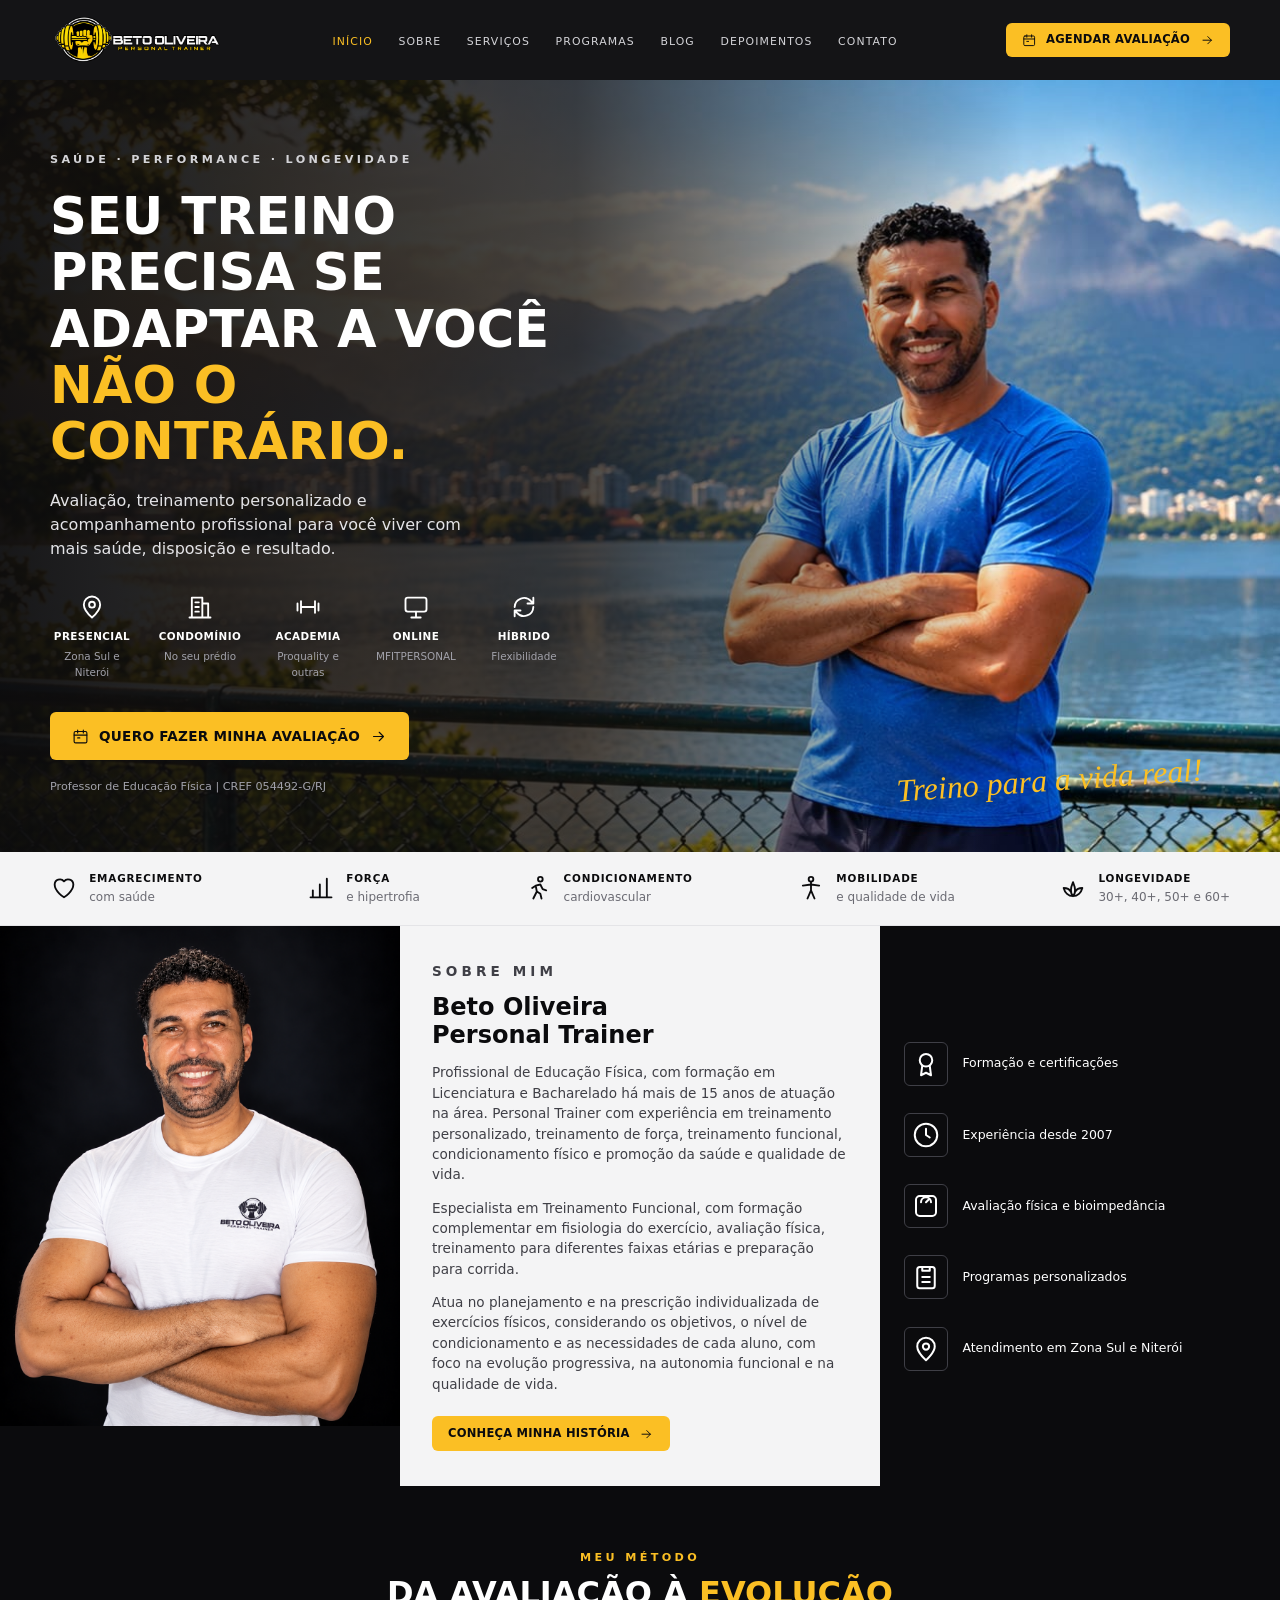
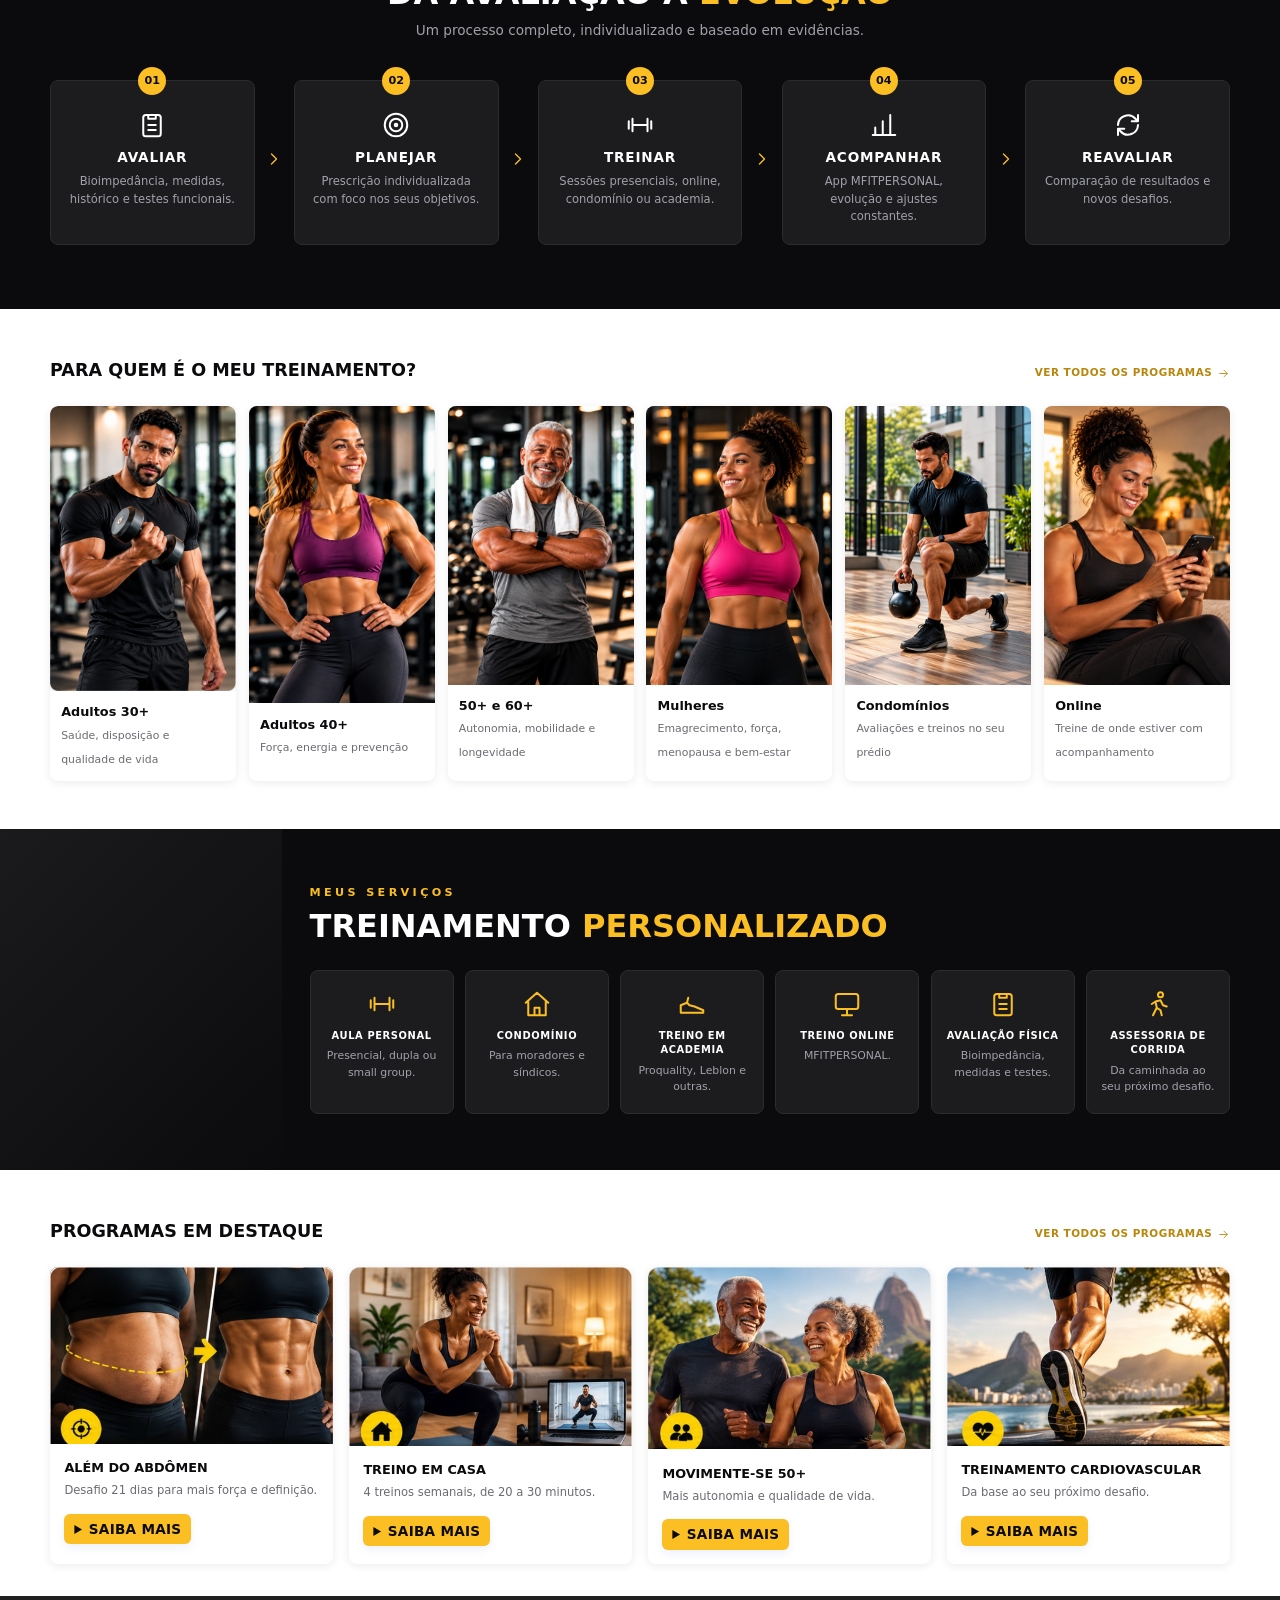
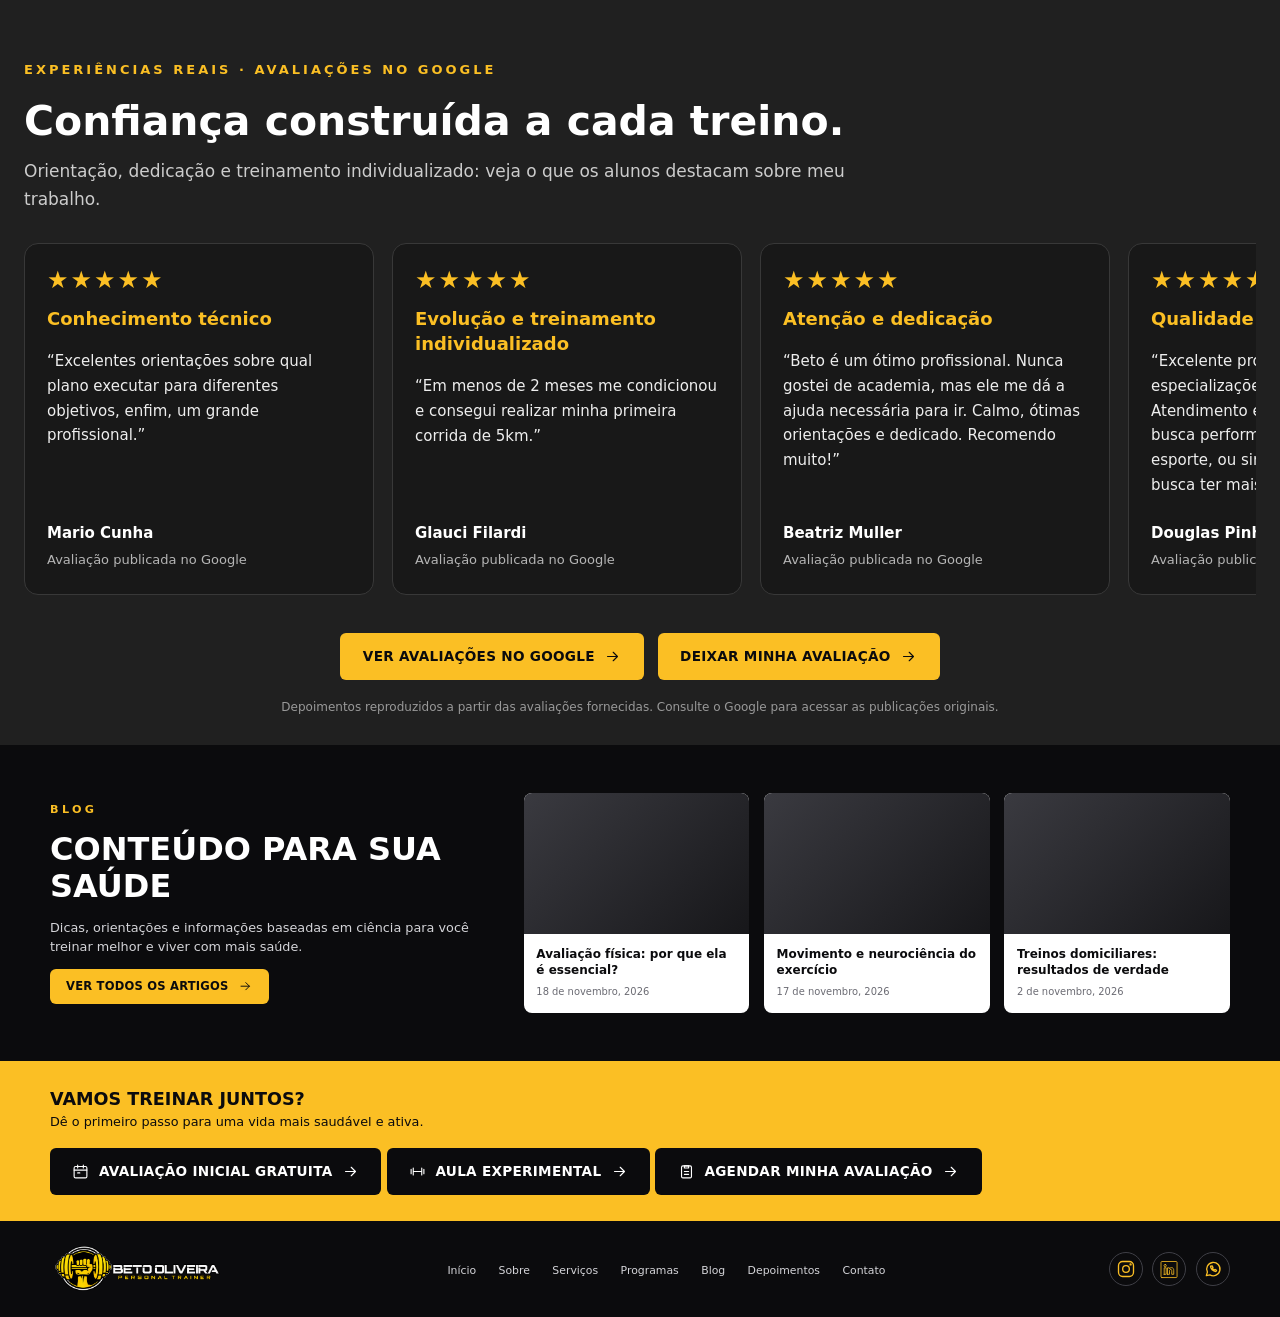
==== commit 8af21034: "Update professional description in index.html ajuste de ortografia" ====
--- a/index.html
+++ b/index.html
@@ -111,7 +111,7 @@
     <div class="about__text">
       <p class="eyebrow">Sobre mim</p>
       <h2>Beto Oliveira<br>Personal Trainer</h2>
-      <p>Profissional de Educação Física, com formação em Licenciatura e Bacharelado e mais de 15 anos de atuação na área. Personal Trainer com experiência em treinamento personalizado, treinamento de força, treinamento funcional, condicionamento físico e promoção da saúde e qualidade de vida.</p><p>Especialista em Treinamento Funcional, com formação complementar em fisiologia do exercício, avaliação física, treinamento para diferentes faixas etárias e preparação para corrida.</p><p>Atua no planejamento e na prescrição individualizada de exercícios físicos, considerando os objetivos, o nível de condicionamento e as necessidades de cada aluno, com foco na evolução progressiva, na autonomia funcional e na qualidade de vida.</p>
+      <p>Profissional de Educação Física, com formação em Licenciatura e Bacharelado há mais de 15 anos de atuação na área. Personal Trainer com experiência em treinamento personalizado, treinamento de força, treinamento funcional, condicionamento físico e promoção da saúde e qualidade de vida.</p><p>Especialista em Treinamento Funcional, com formação complementar em fisiologia do exercício, avaliação física, treinamento para diferentes faixas etárias e preparação para corrida.</p><p>Atua no planejamento e na prescrição individualizada de exercícios físicos, considerando os objetivos, o nível de condicionamento e as necessidades de cada aluno, com foco na evolução progressiva, na autonomia funcional e na qualidade de vida.</p>
       <a href="#sobre" class="btn btn--sm">Conheça minha história <svg class="icon"><use href="#i-arrow"/></svg></a>
     </div>
     <ul class="about__list">
--- a/css/style.css
+++ b/css/style.css
@@ -38,16 +38,13 @@
 }
 
 /* Buttons */
-.btn {
-  display: inline-flex; align-items: center; gap: .6rem;
-  padding: .85rem 1.4rem; border-radius: 6px; font-weight: 700; font-size: .85rem;
-  text-transform: uppercase; letter-spacing: .02em;
-  background: var(--yellow); color: var(--black); transition: background .2s, transform .2s;
-}
+.btn {  display: inline-flex; align-items: center; gap: .6rem;  padding: .85rem 1.4rem; border-radius: 6px; font-weight: 700; font-size: .85rem;  text-transform: uppercase; letter-spacing: .02em;  background: var(--yellow); color: var(--black); transition: background .2s, transform .2s;  }
 .btn:hover { background: var(--yellow-dark); transform: translateY(-1px); }
 .btn--sm { padding: .55rem 1rem; font-size: .72rem; }
 .btn--dark { background: var(--black); color: var(--white); }
 .btn--dark:hover { background: #26262b; }
+.btn--depoi { background: var(--yellow); color: var(--black); }
+.btn--depoi:hover { background: #e5a800; }
 
 /* ===== Header ===== */
 .header { position: sticky; top: 0; z-index: 50; background: rgba(11, 11, 13, .96); backdrop-filter: blur(8px); color: var(--white); }
@@ -87,7 +84,7 @@
 /* ===== About ===== */
 .about { background: var(--black); color: var(--white); }
 .about__grid { display: grid; grid-template-columns: 1fr 1.2fr 1fr; align-items: stretch; }
-.about__photo { min-height: 260px; --img: url("../assets/img/about.jpg"); }
+.about__photo { width: 100%; height: 500px; min-height: 260px; --img: url("../assets/img/about.jpg"); }
 .about__text { background: var(--light); color: var(--black); padding: 2.2rem 2rem; display: flex; flex-direction: column; align-items: flex-start; gap: .8rem; }
 .about__text h2 { font-size: 1.5rem; line-height: 1.15; }
 .about__text p { font-size: .85rem; color: #3f3f46; }
@@ -142,20 +139,67 @@
 .program-card h3 { font-size: .8rem; text-transform: uppercase; }
 .program-card p { font-size: .72rem; color: var(--gray); margin-bottom: .6rem; }
 .program-card .btn { margin-top: auto; }
+details{
+    gap: .6rem;  padding: .85rem 1.4rem; border-radius: 6px;  background: var(--yellow); color: var(--black); transition: background .2s, transform .2s;
+  max-width: 600px;
+
+  background-color: #fbbf24;
+  padding: 5px 10px;
+  box-shadow: 0 4px 8px 0 rgba(55,92,192,.08),0 0 1px 0 rgba(18,32,73,.08);
+}
+summary{
+  font-weight: 700; font-size: .85rem;  text-transform: uppercase; letter-spacing: .02em;
+}
+summary:hover{
+  cursor: pointer;
+}
 
 /* ===== Testimonials (CSS-only scroll-snap carousel) ===== */
-.testimonials { padding: 2rem 0 3rem; }
-.testimonials__grid { display: grid; grid-template-columns: 1fr 300px; gap: 2rem; align-items: center; }
-.testimonials h2 { font-size: 1.1rem; font-weight: 800; text-transform: uppercase; margin-bottom: 1rem; }
-.quotes { display: flex; overflow-x: auto; scroll-snap-type: x mandatory; scrollbar-width: thin; gap: 1rem; }
-.quote { flex: 0 0 100%; scroll-snap-align: start; font-size: .9rem; color: #3f3f46; }
-.quote::before { content: "“"; font-size: 2rem; line-height: 0; color: var(--black); font-weight: 800; margin-right: .2rem; }
-.quote cite { display: block; margin-top: .6rem; font-style: normal; font-weight: 700; font-size: .8rem; color: var(--black); }
-.google { border: 1px solid var(--border); border-radius: var(--radius); padding: 1.2rem; box-shadow: 0 2px 10px rgba(0,0,0,.06); display: flex; align-items: center; gap: 1rem; }
-.google__g { font-size: 2.2rem; font-weight: 800; color: #4285f4; }
-.google small { display: block; font-size: .65rem; color: var(--gray); }
-.google strong { font-size: 1.1rem; }
-.stars { color: var(--yellow); letter-spacing: .1em; }
+.bo-reviews { background: #0b0b0b; color: #ffffff; padding: 64px 24px 28px; overflow: hidden; }
+.bo-reviews-container {  width: 100%;  max-width: 1500px;  margin: 0 auto; }
+.bo-reviews-eyebrow {  display: block;  margin-bottom: 18px;  color: #fbbf24;  font-size: 13px;  font-weight: 800;  letter-spacing: 3px;  line-height: 1.5;  }
+.bo-reviews h2 {  margin: 0 0 12px;  color: #ffffff;  font-size: clamp(30px, 3.2vw, 48px);  line-height: 1.15;  font-weight: 800;  }
+.bo-reviews-intro {  max-width: 900px;  margin: 0 0 28px;  color: #cccccc;  font-size: 17px;  line-height: 1.65;  }
+
+/* Faixa horizontal dos cartões */
+.bo-reviews-track {  display: flex;  align-items: stretch;  gap: 18px;  width: 100%;  padding: 2px 2px 14px;  overflow-x: auto;  overflow-y: hidden;  scroll-snap-type: x mandatory;  overscroll-behavior-x: contain;  scrollbar-width: thin;  scrollbar-color: #ffd700 #292929;  }
+.bo-review-card {  box-sizing: border-box;  display: flex;  flex: 0 0 350px;  flex-direction: column;  min-width: 0;  padding: 24px 22px;  background: #191919;  border: 1px solid #363636;  border-radius: 14px;  scroll-snap-align: start;  }
+.bo-review-stars {  margin-bottom: 14px;  color: #fbbf24;  font-size: 24px;  letter-spacing: 2px;  line-height: 1;  }
+.bo-review-card h3 {  margin: 0 0 18px;  color: #fbbf24;  font-size: 18px;  font-weight: 800;  line-height: 1.4; }
+.bo-review-text {  margin: 0;  color: #eeeeee;  font-size: 15px;  line-height: 1.65;  overflow-wrap: anywhere; }
+.bo-review-author {  margin-top: auto;  padding-top: 24px;  color: #ffffff;  font-size: 15px;  font-weight: 800; }
+.bo-review-source {  margin-top: 6px;  color: #b5b5b5;  font-size: 13px;  line-height: 1.5; }
+
+/* Botões */
+.bo-reviews-actions {  display: flex;  flex-wrap: wrap;  justify-content: center;  align-items: center;  gap: 14px;  margin-top: 24px; }
+.bo-reviews-button {  box-sizing: border-box;  display: inline-flex;  min-height: 54px;  align-items: center;  justify-content: center;  padding: 14px 22px;  border: 1px solid #ffd700;  border-radius: 10px;  font-size: 14px;  font-weight: 800;  line-height: 1.4;  text-align: center;  text-decoration: none;  transition: background 0.2s ease, color 0.2s ease;  }
+.bo-reviews-button-primary {  background: #ffd700;  color: #0b0b0b;  }
+.bo-reviews-button-primary:hover {  background: #ffffff;  border-color: #ffffff;  color: #0b0b0b; }
+.bo-reviews-button-secondary {  background: transparent;  color: #ffffff; }
+.bo-reviews-button-secondary:hover {  background: #ffd700;  color: #0b0b0b; }
+.bo-reviews-disclaimer {  margin: 18px 0 0;  color: #999999;  font-size: 12px;  line-height: 1.6;  text-align: center; }
+
+/* Tablet */
+@media (max-width: 768px) {
+  .bo-reviews {    padding: 44px 18px 24px;  }
+  .bo-review-card {    flex-basis: 310px;  }
+  .bo-reviews-intro {    font-size: 16px;  }
+}
+
+/* Celular */
+@media (max-width: 480px) {
+  .bo-reviews {    padding: 36px 14px 22px;  }
+  .bo-reviews-eyebrow {    font-size: 11px;    letter-spacing: 2px;  }
+  .bo-reviews h2 {    font-size: 29px;  }
+  .bo-review-card {    flex-basis: 86%;    padding: 22px 18px;  }
+  .bo-reviews-actions {    flex-direction: column;    align-items: stretch;  }
+  .bo-reviews-button {    width: 100%;  }
+}
+
+
+/* Transição visual dos depoimentos para o Blog */
+.bo-reviews {  background: #202020;  color: #ffffff; }
+.bo-review-card {  background: #181818;  border-color: #383838; }
 
 /* ===== Blog ===== */
 .blog { position: relative; background: var(--black); color: var(--white); padding: 3rem 0; overflow: hidden; }
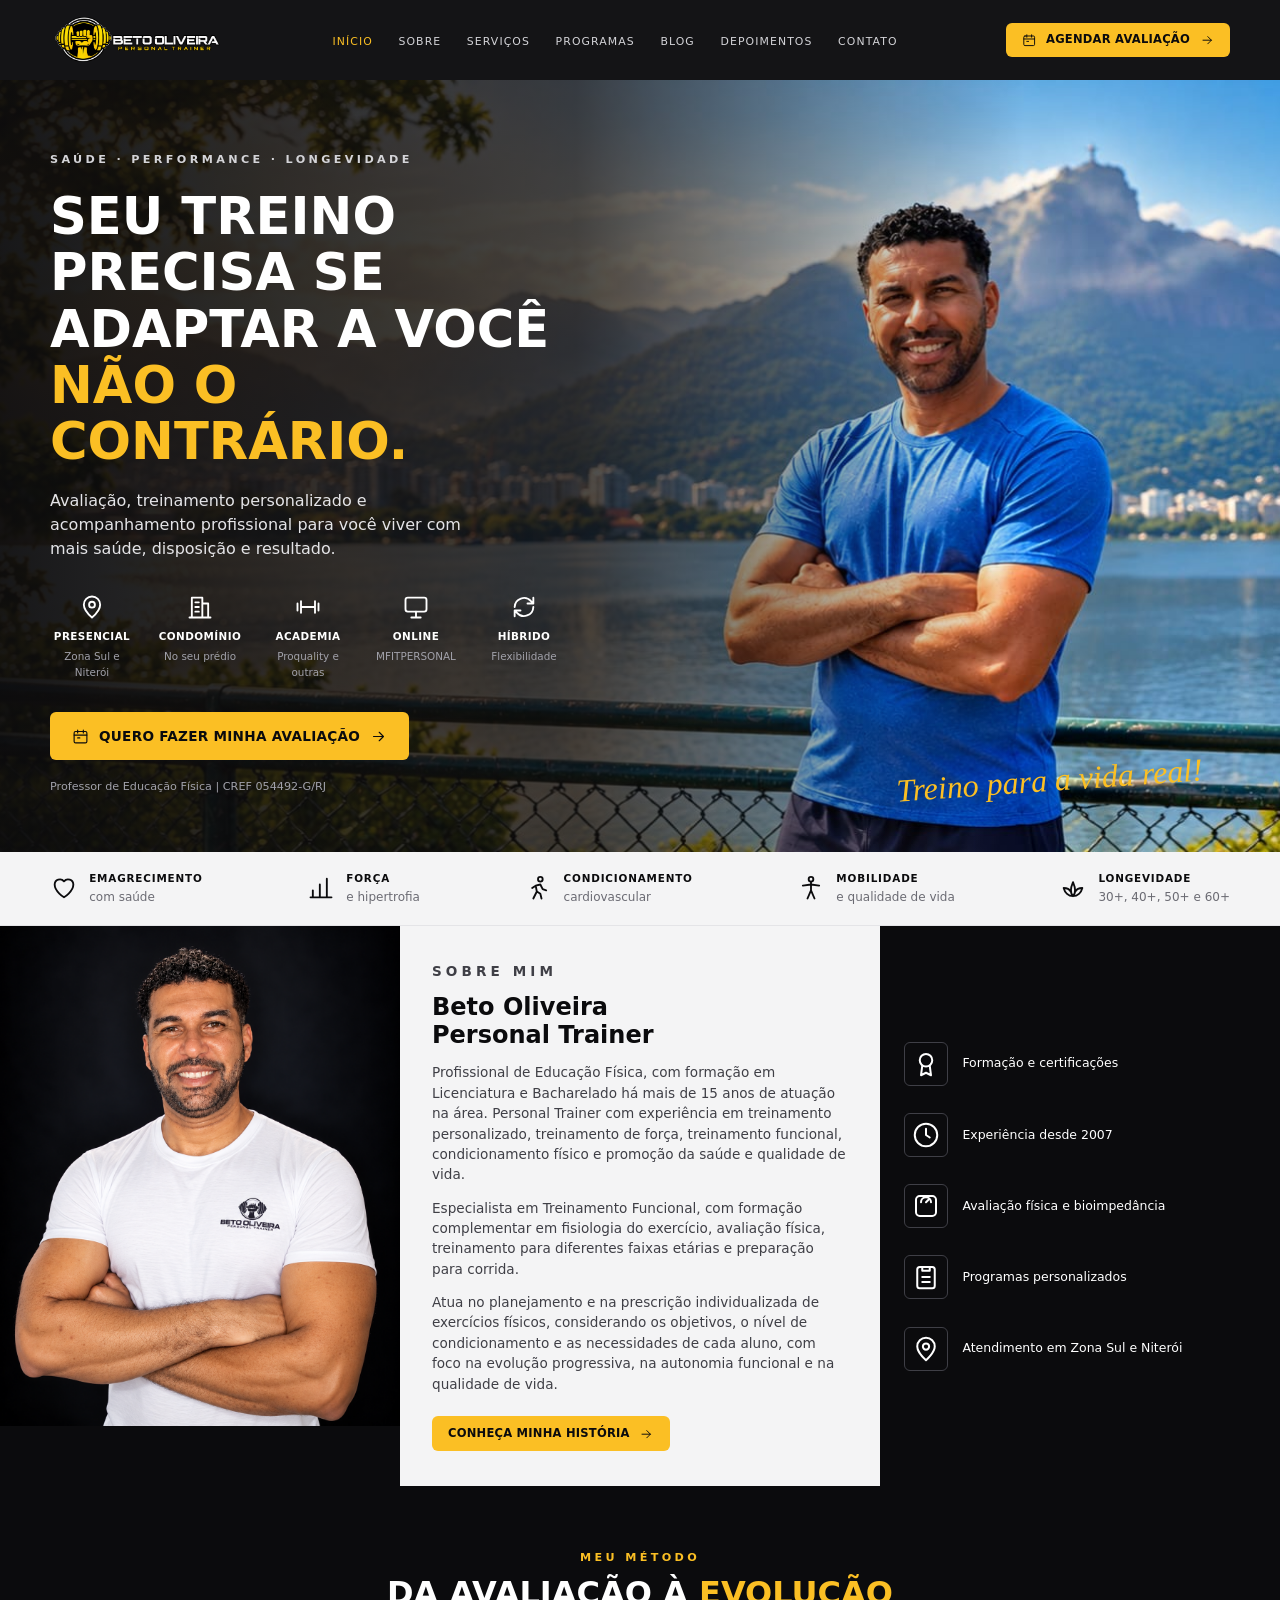
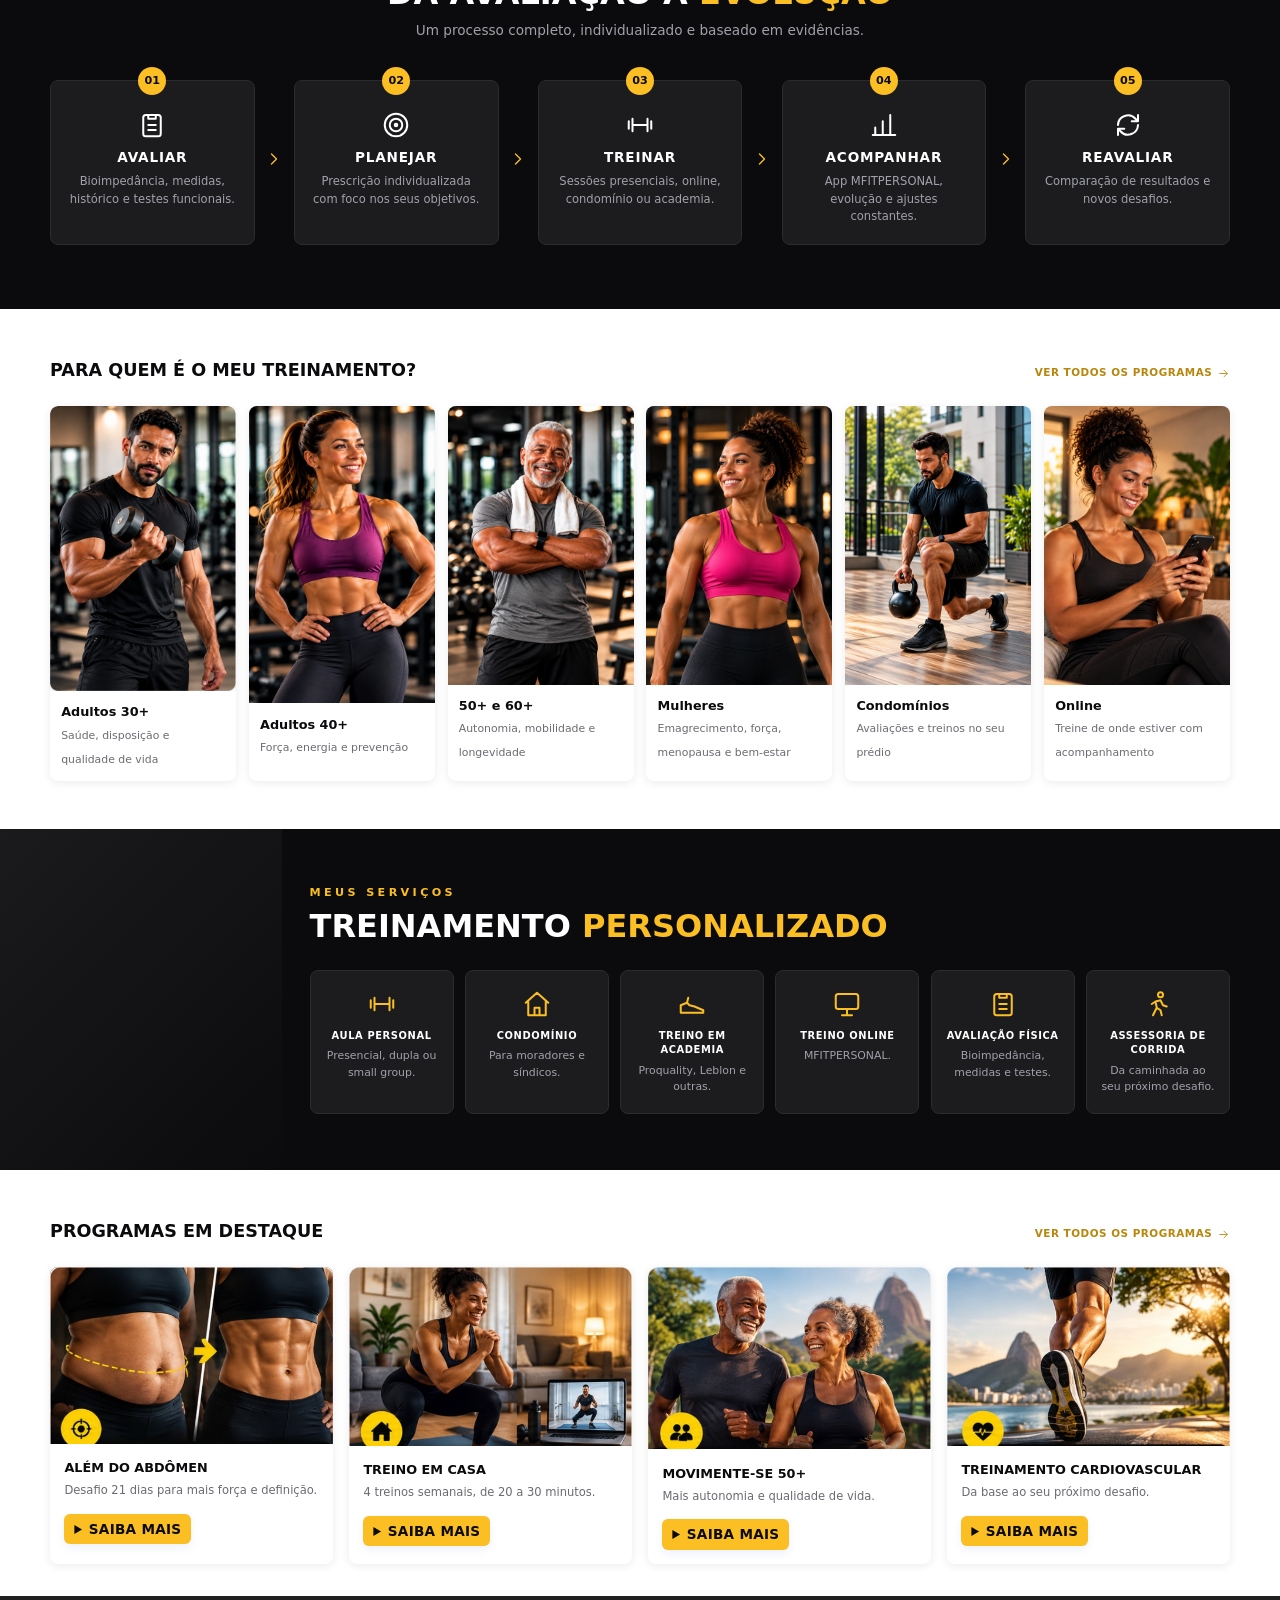
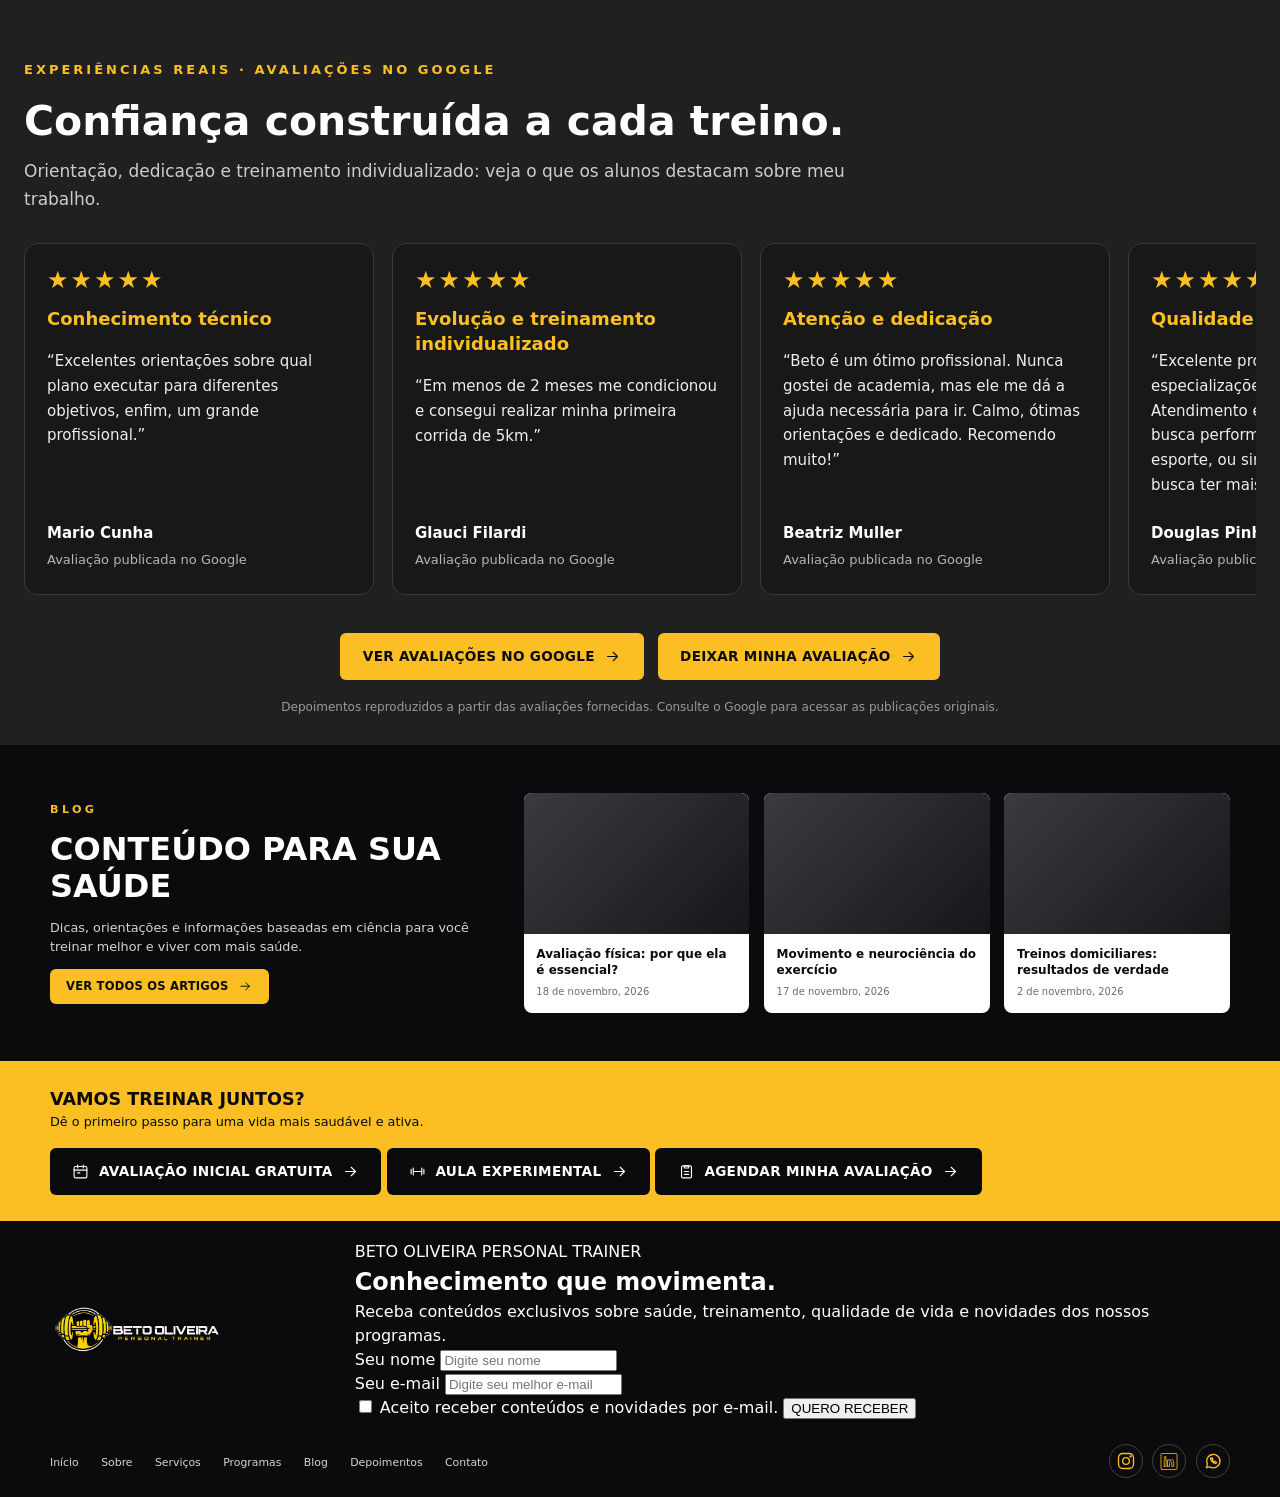
==== commit 73cf9638: "Update index.html" ====
--- a/index.html
+++ b/index.html
@@ -255,6 +255,79 @@
     <a href="#inicio" class="logo" aria-label="Voltar ao topo">
       <img src="assets/img/logo.png" alt="Beto Oliveira Personal Trainer" class="logo__img" width="800" height="213">
     </a>
+       
+<!-- ===== NEWSLETTER ===== -->
+<section id="newsletter" class="newsletter">
+  <div class="container">
+    <div class="newsletter__content">
+
+      <span class="newsletter__tag">
+        BETO OLIVEIRA PERSONAL TRAINER
+      </span>
+
+      <h2>Conhecimento que movimenta.</h2>
+
+      <p>
+        Receba conteúdos exclusivos sobre saúde,
+        treinamento, qualidade de vida e novidades
+        dos nossos programas.
+      </p>
+
+      <form id="newsletter-form" class="newsletter__form">
+
+        <div class="newsletter__field">
+          <label for="newsletter-nome">Seu nome</label>
+          <input
+            type="text"
+            id="newsletter-nome"
+            name="nome"
+            placeholder="Digite seu nome"
+            required
+          >
+        </div>
+
+        <div class="newsletter__field">
+          <label for="newsletter-email">Seu e-mail</label>
+          <input
+            type="email"
+            id="newsletter-email"
+            name="email"
+            placeholder="Digite seu melhor e-mail"
+            required
+          >
+        </div>
+
+        <input
+          type="hidden"
+          name="origem"
+          value="Site - Newsletter"
+        >
+
+        <label class="newsletter__consent">
+          <input
+            type="checkbox"
+            name="consentimento"
+            value="sim"
+            required
+          >
+          <span>
+            Aceito receber conteúdos e novidades
+            por e-mail.
+          </span>
+        </label>
+
+        <button type="submit" class="newsletter__button">
+          QUERO RECEBER
+        </button>
+
+        <p id="newsletter-feedback" aria-live="polite"></p>
+
+      </form>
+    </div>
+  </div>
+</section>
+<!-- ===== FIM NEWSLETTER ===== -->
+
     <nav aria-label="Rodapé">
       <ul>
         <li><a href="#inicio">Início</a></li>
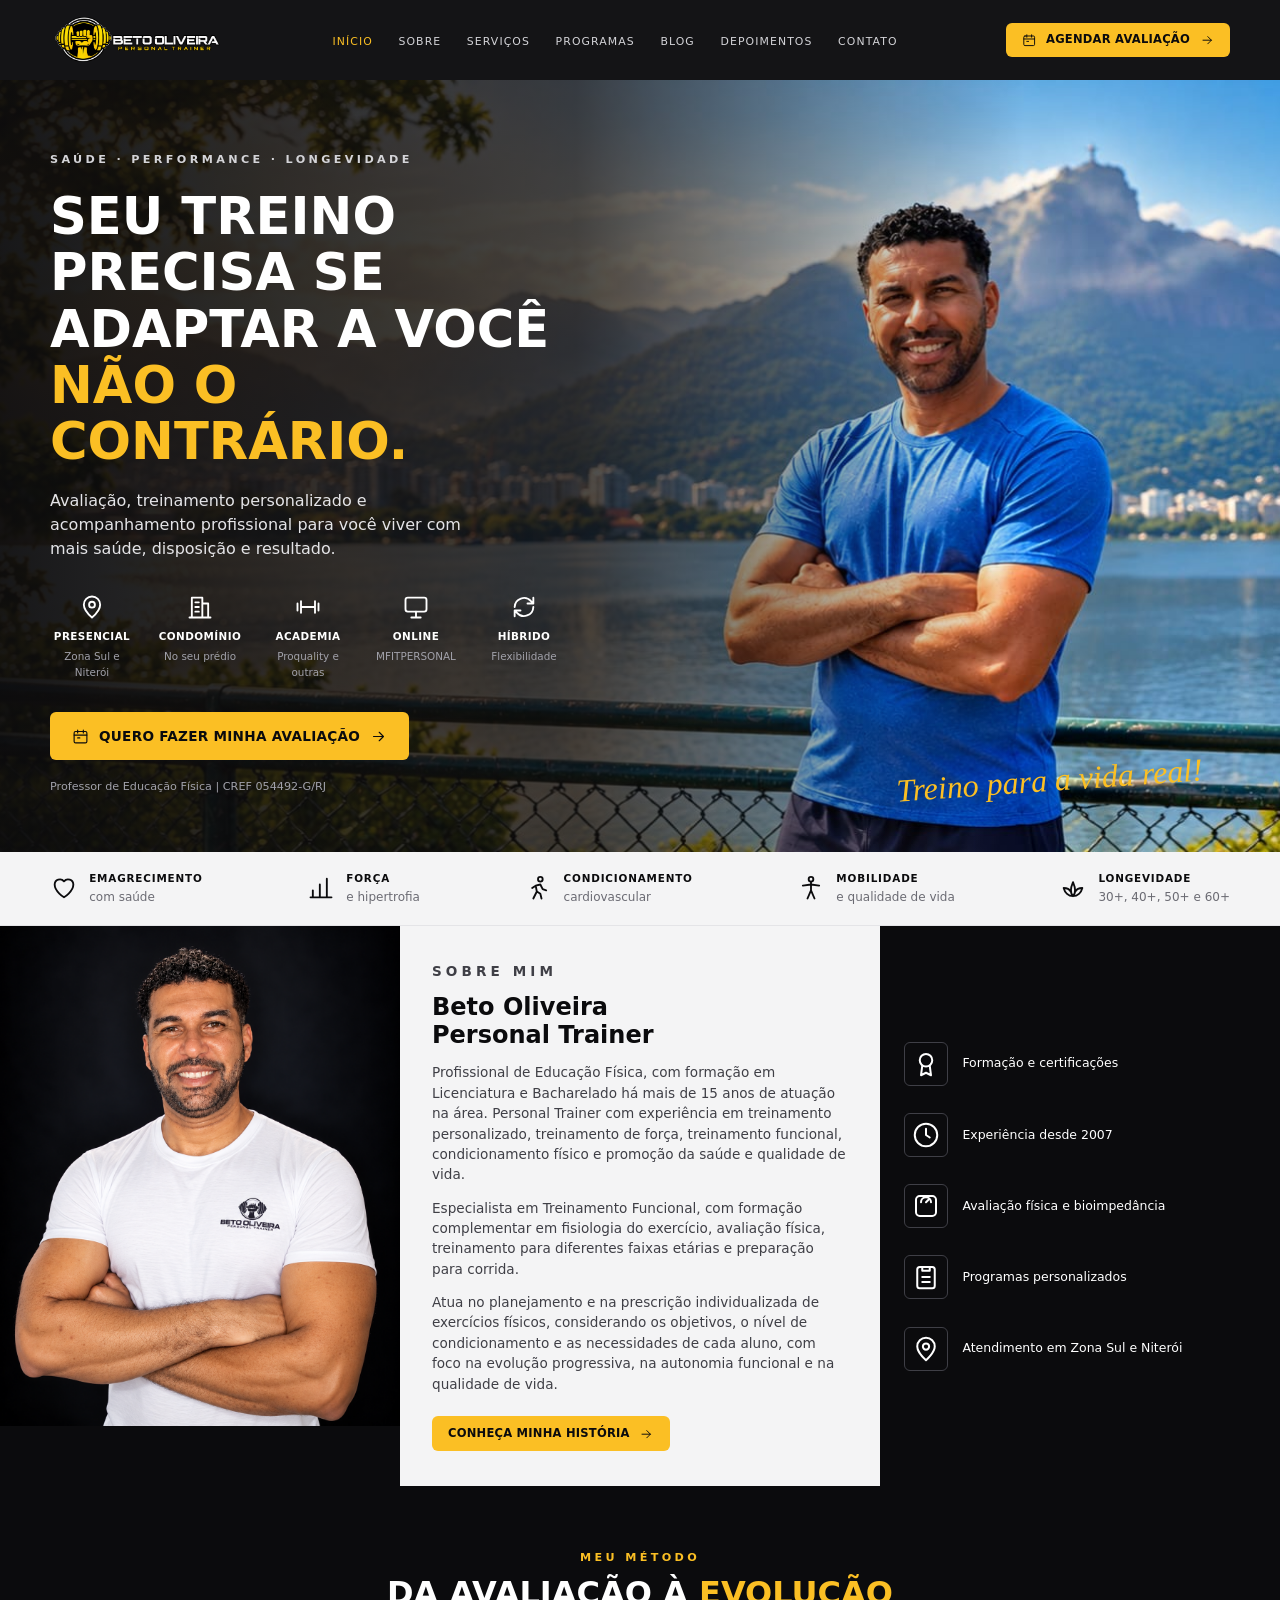
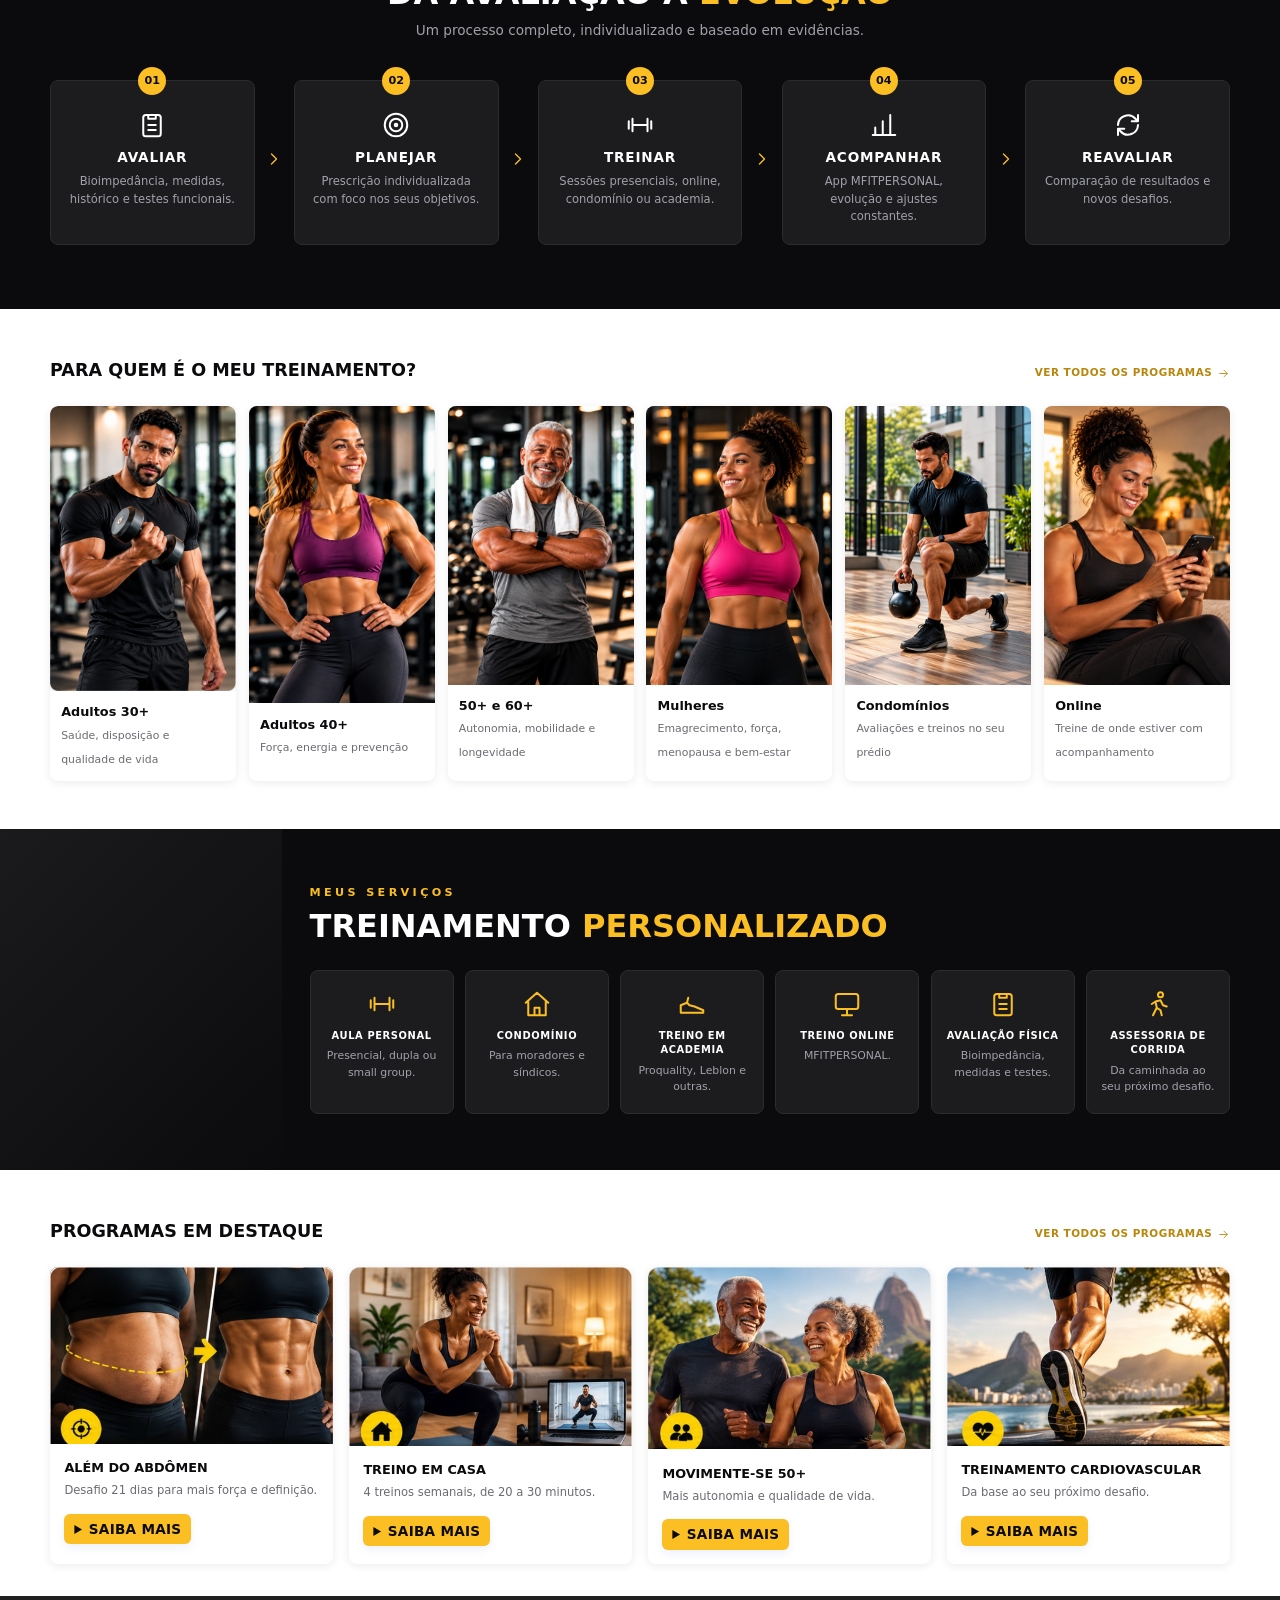
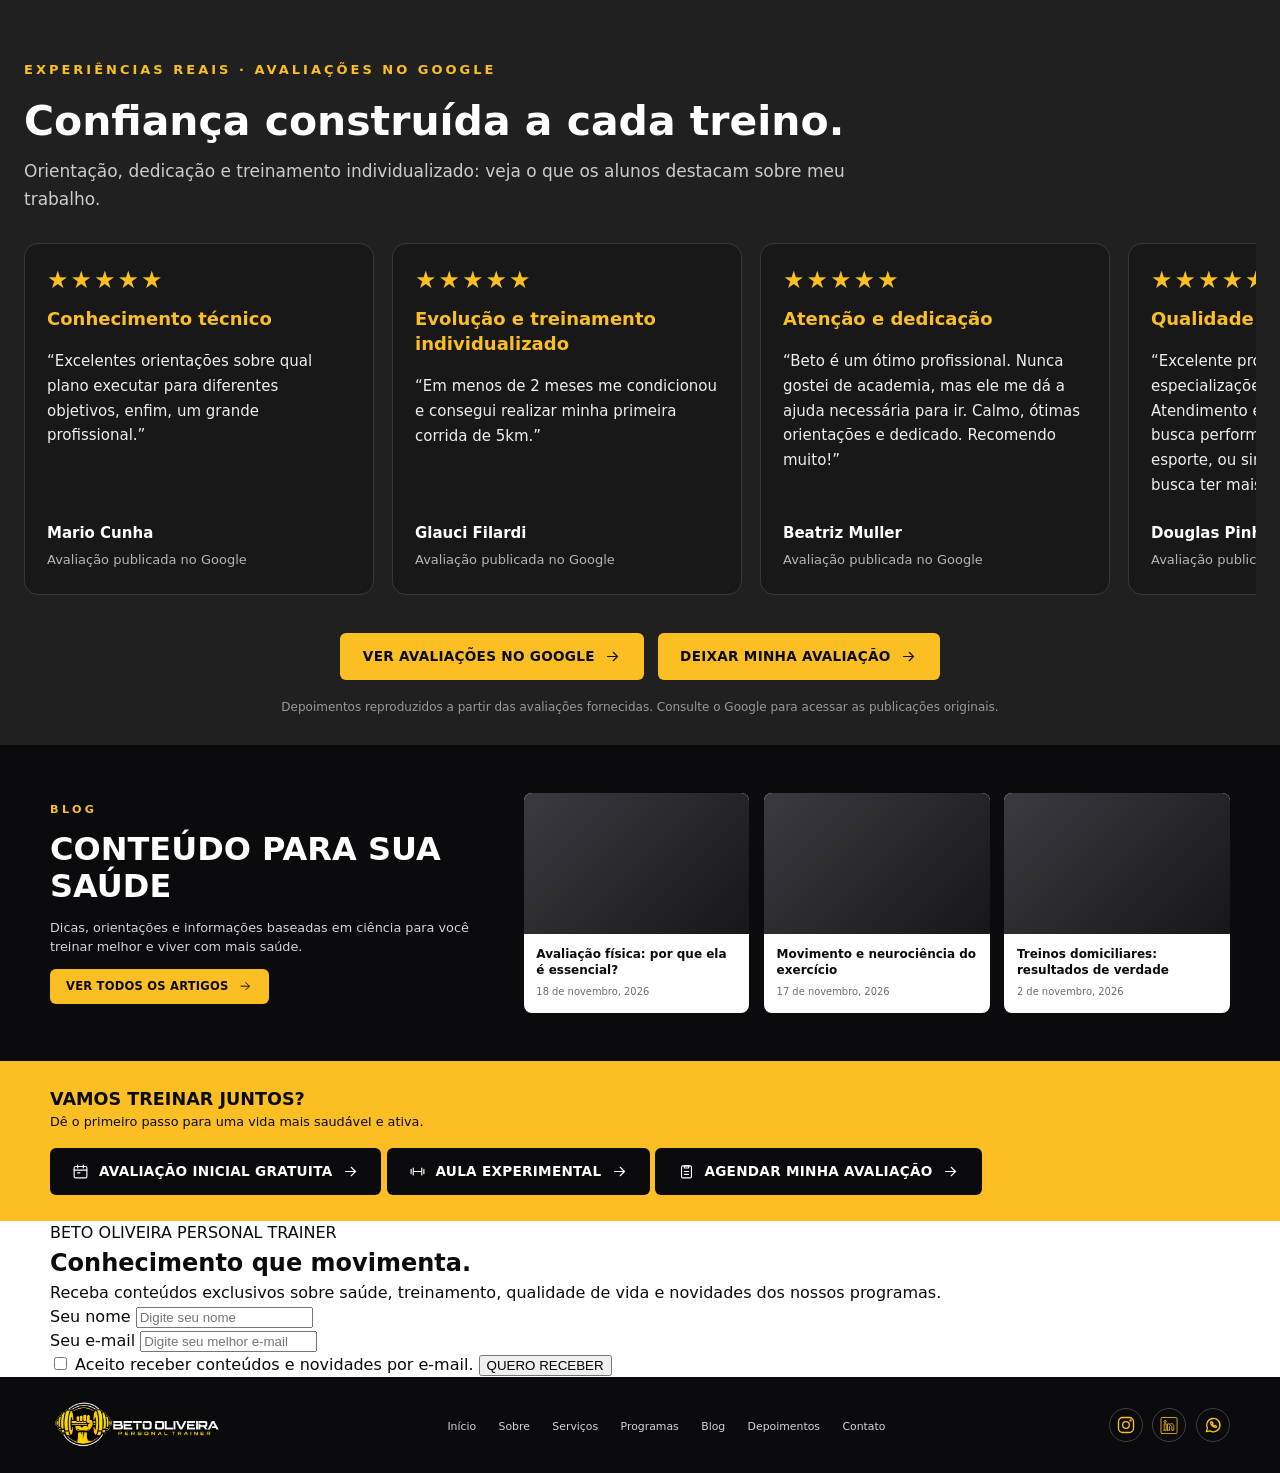
==== commit bb987773: "Reintroduce footer section in index.html" ====
--- a/index.html
+++ b/index.html
@@ -248,14 +248,6 @@
 </section>
 
 </main>
-
-<!-- ===== Footer ===== -->
-<footer class="footer">
-  <div class="container footer__inner">
-    <a href="#inicio" class="logo" aria-label="Voltar ao topo">
-      <img src="assets/img/logo.png" alt="Beto Oliveira Personal Trainer" class="logo__img" width="800" height="213">
-    </a>
-       
 <!-- ===== NEWSLETTER ===== -->
 <section id="newsletter" class="newsletter">
   <div class="container">
@@ -327,6 +319,14 @@
   </div>
 </section>
 <!-- ===== FIM NEWSLETTER ===== -->
+
+<!-- ===== Footer ===== -->
+<footer class="footer">
+  <div class="container footer__inner">
+    <a href="#inicio" class="logo" aria-label="Voltar ao topo">
+      <img src="assets/img/logo.png" alt="Beto Oliveira Personal Trainer" class="logo__img" width="800" height="213">
+    </a>
+       
 
     <nav aria-label="Rodapé">
       <ul>
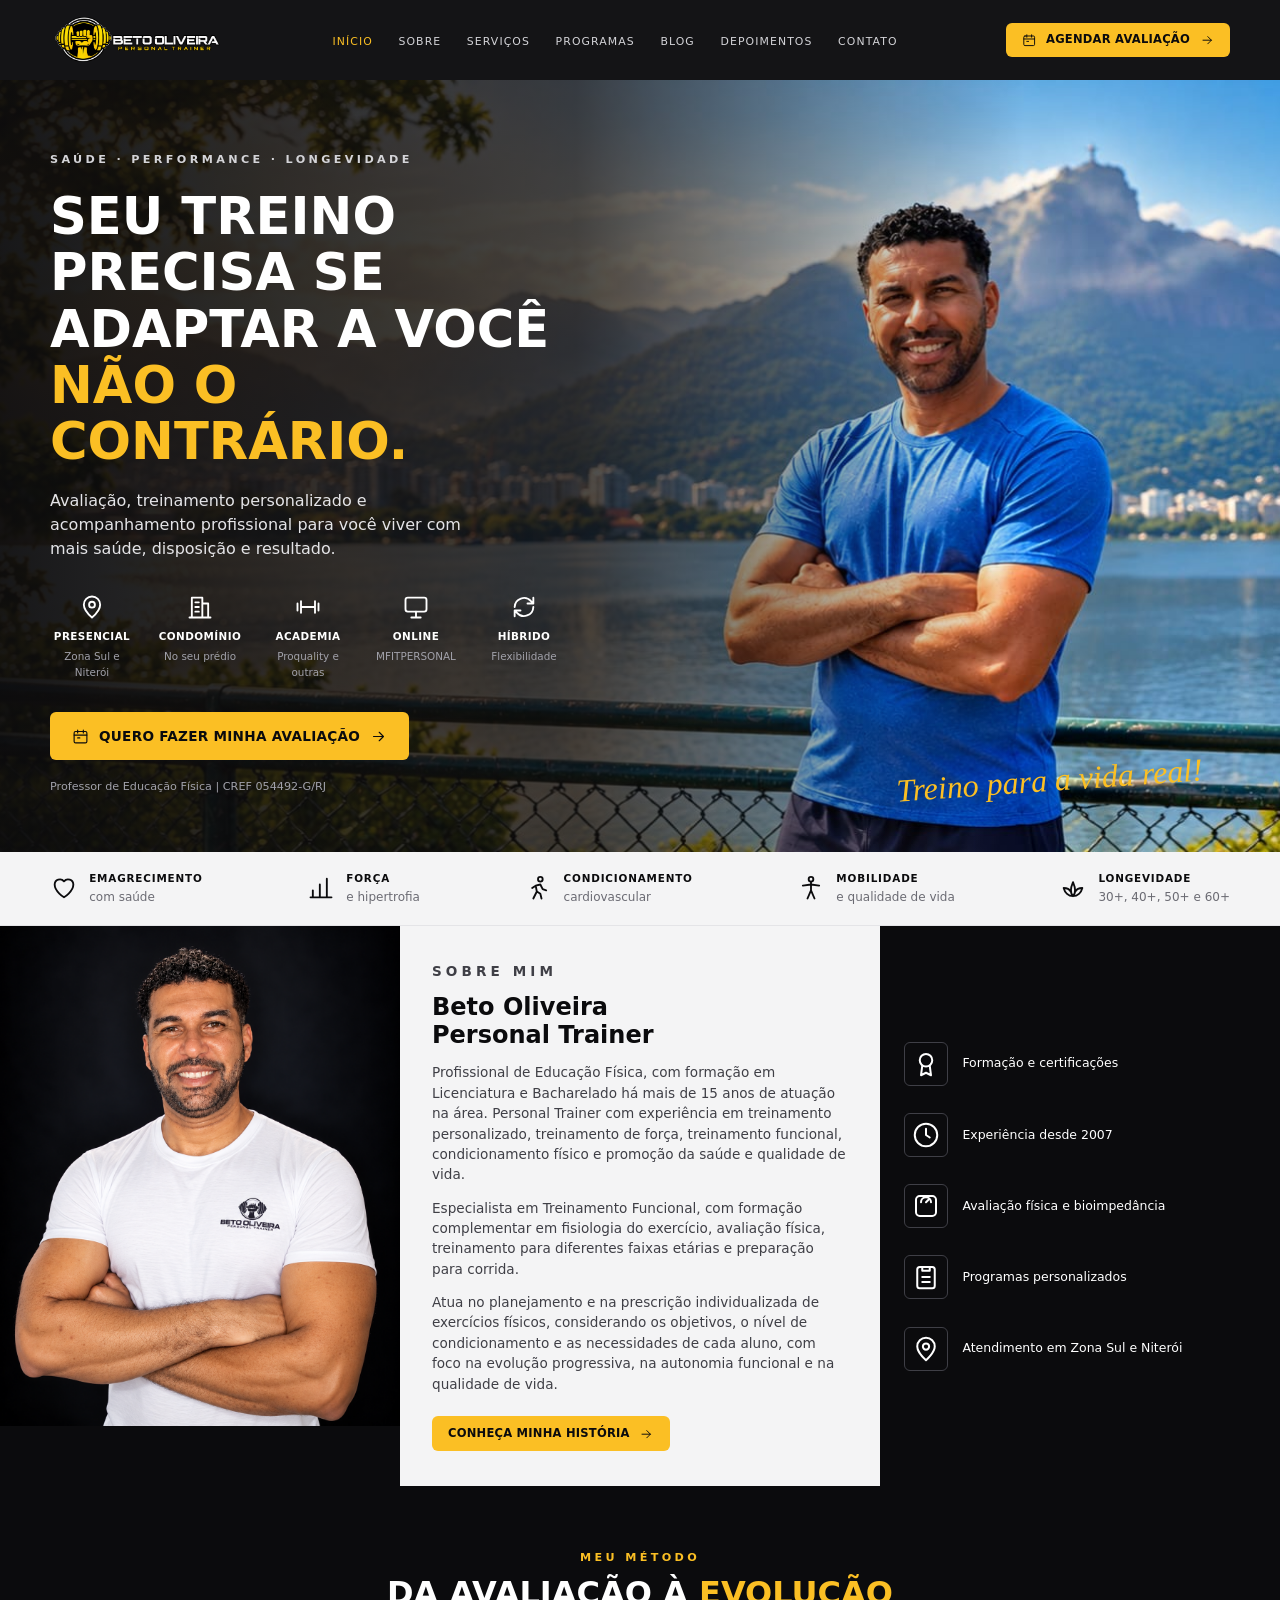
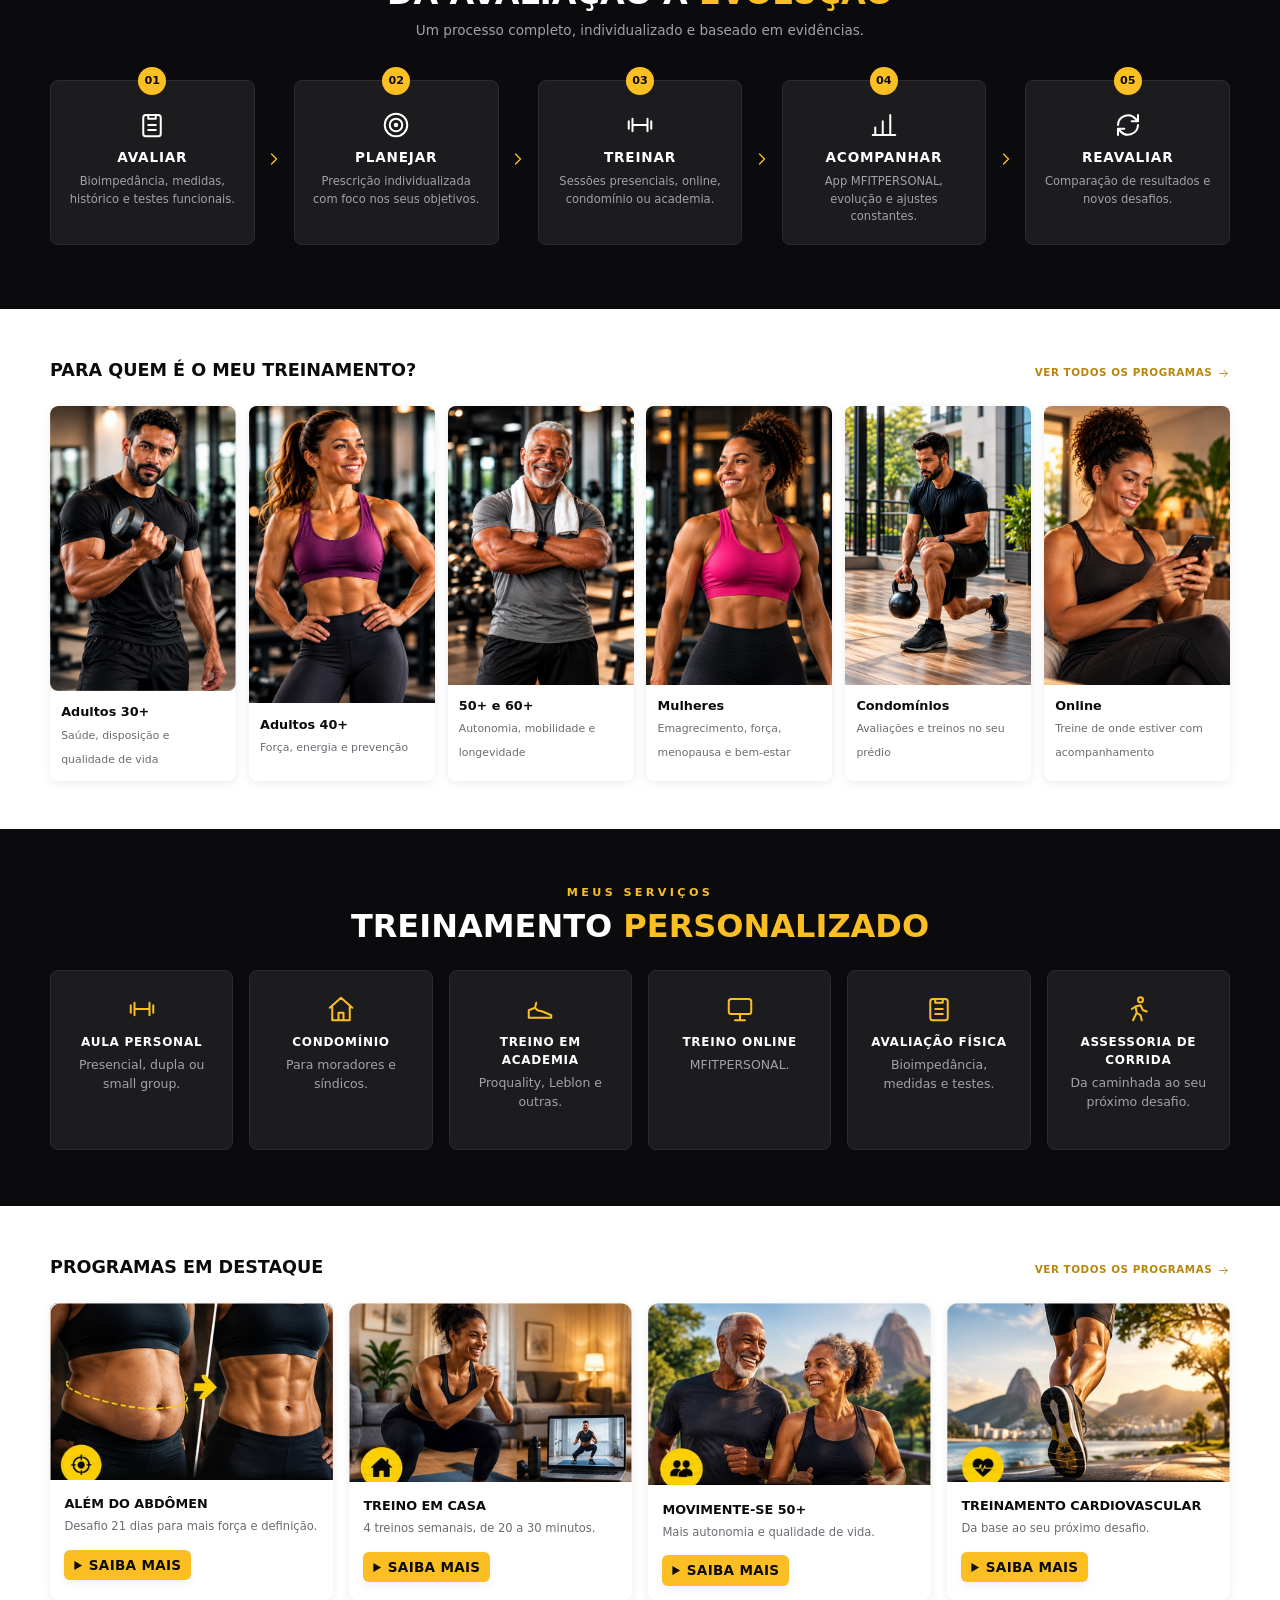
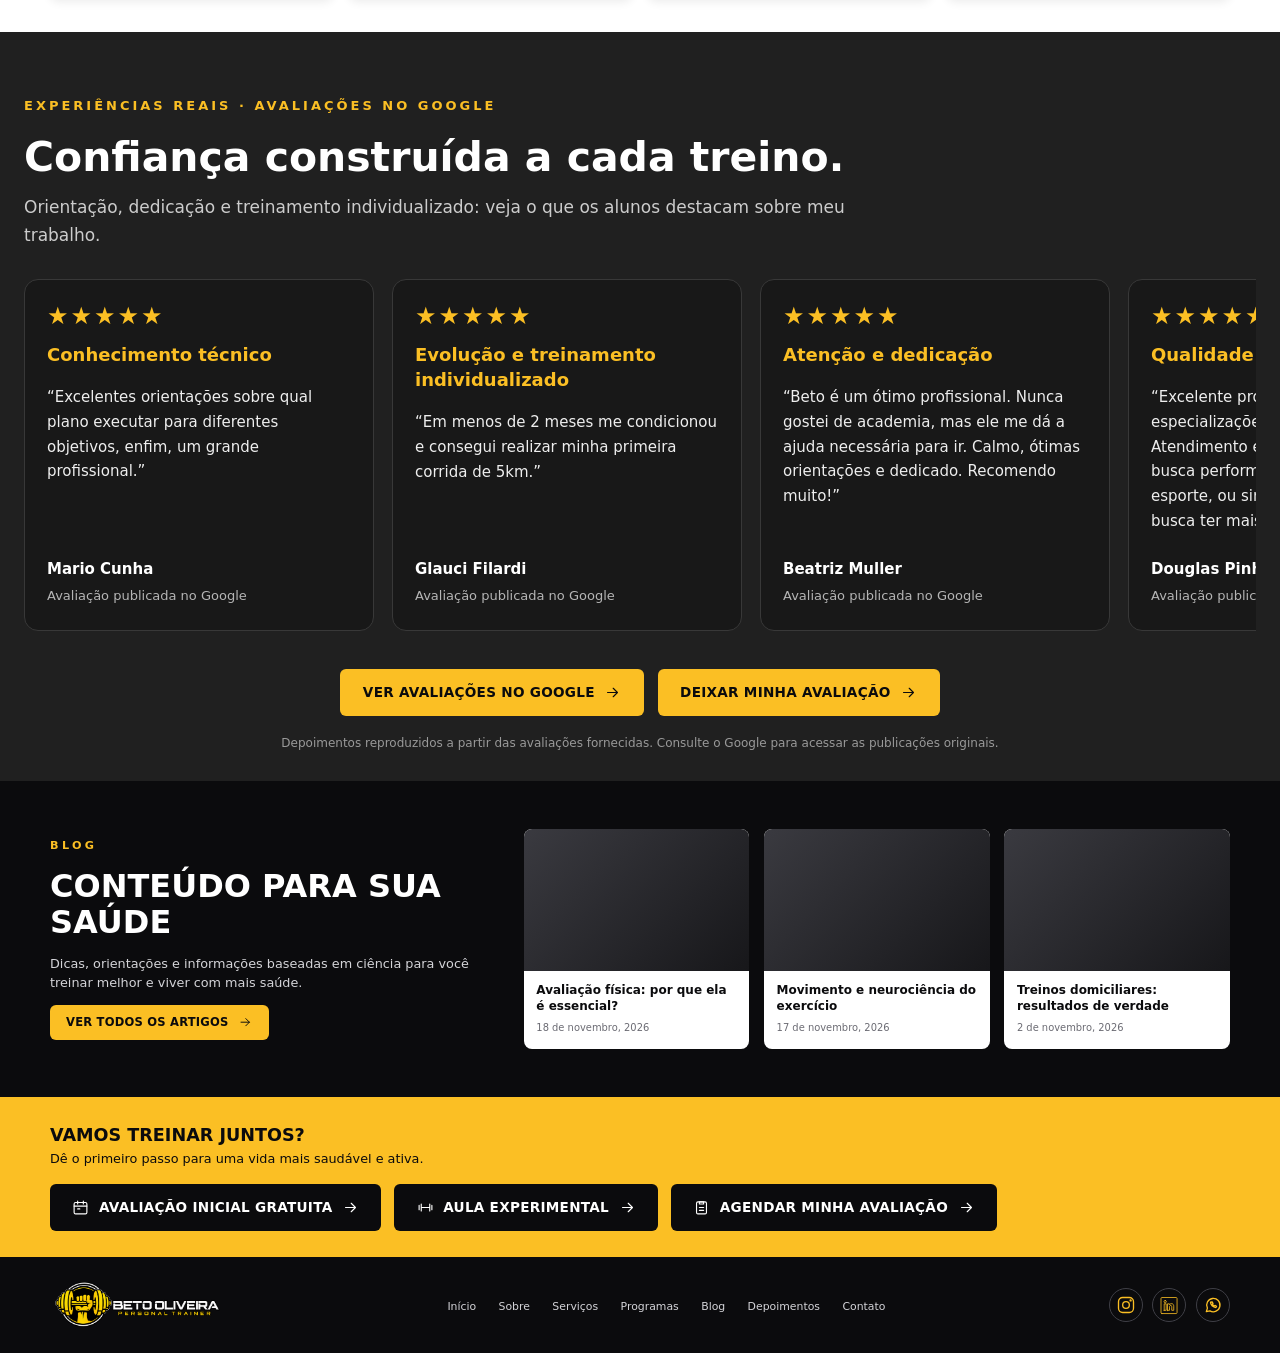
==== commit 6ba1410c: "Add spacing and stacked layout for CTA buttons on mobile Co-Authored-By: Claude Sonnet 5.5 <noreply@" ====
--- a/index.html
+++ b/index.html
@@ -239,7 +239,7 @@
       <h2>Vamos treinar juntos?</h2>
       <p>Dê o primeiro passo para uma vida mais saudável e ativa.</p>
     </div>
-    <div>
+    <div class="cta__actions">
       <a href="https://docs.google.com/forms/d/e/1FAIpQLSdIk2VhYaGE5fACht6byBJK58BjP2Q5g4dCSomkFsCc8m4N1g/viewform?usp=header" class="btn btn--dark" target="_blank" rel="noopener"><svg class="icon"><use href="#i-calendar"/></svg> Avaliação Inicial gratuita <svg class="icon"><use href="#i-arrow"/></svg></a>
       <a href="https://calendar.app.google/kehM7EMW3w3Gkinj7?utm_source=chatgpt.com" class="btn btn--dark" target="_blank" rel="noopener"><svg class="icon"><use href="#i-dumbbell"/></svg> Aula experimental <svg class="icon"><use href="#i-arrow"/></svg></a>
       <a href="https://wa.me/5521998380814" class="btn btn--dark" target="_blank" rel="noopener"><svg class="icon"><use href="#i-clipboard"/></svg> Agendar minha avaliação <svg class="icon"><use href="#i-arrow"/></svg></a>
@@ -248,77 +248,6 @@
 </section>
 
 </main>
-<!-- ===== NEWSLETTER ===== -->
-<section id="newsletter" class="newsletter">
-  <div class="container">
-    <div class="newsletter__content">
-
-      <span class="newsletter__tag">
-        BETO OLIVEIRA PERSONAL TRAINER
-      </span>
-
-      <h2>Conhecimento que movimenta.</h2>
-
-      <p>
-        Receba conteúdos exclusivos sobre saúde,
-        treinamento, qualidade de vida e novidades
-        dos nossos programas.
-      </p>
-
-      <form id="newsletter-form" class="newsletter__form">
-
-        <div class="newsletter__field">
-          <label for="newsletter-nome">Seu nome</label>
-          <input
-            type="text"
-            id="newsletter-nome"
-            name="nome"
-            placeholder="Digite seu nome"
-            required
-          >
-        </div>
-
-        <div class="newsletter__field">
-          <label for="newsletter-email">Seu e-mail</label>
-          <input
-            type="email"
-            id="newsletter-email"
-            name="email"
-            placeholder="Digite seu melhor e-mail"
-            required
-          >
-        </div>
-
-        <input
-          type="hidden"
-          name="origem"
-          value="Site - Newsletter"
-        >
-
-        <label class="newsletter__consent">
-          <input
-            type="checkbox"
-            name="consentimento"
-            value="sim"
-            required
-          >
-          <span>
-            Aceito receber conteúdos e novidades
-            por e-mail.
-          </span>
-        </label>
-
-        <button type="submit" class="newsletter__button">
-          QUERO RECEBER
-        </button>
-
-        <p id="newsletter-feedback" aria-live="polite"></p>
-
-      </form>
-    </div>
-  </div>
-</section>
-<!-- ===== FIM NEWSLETTER ===== -->
 
 <!-- ===== Footer ===== -->
 <footer class="footer">
@@ -326,8 +255,6 @@
     <a href="#inicio" class="logo" aria-label="Voltar ao topo">
       <img src="assets/img/logo.png" alt="Beto Oliveira Personal Trainer" class="logo__img" width="800" height="213">
     </a>
-       
-
     <nav aria-label="Rodapé">
       <ul>
         <li><a href="#inicio">Início</a></li>
--- a/css/style.css
+++ b/css/style.css
@@ -120,15 +120,14 @@
 
 /* ===== Services ===== */
 .services { position: relative; background: var(--black); color: var(--white); padding: 3.5rem 0; overflow: hidden; }
-.services::before { content: ""; position: absolute; inset: 0 auto 0 0; width: 22%; --img: url("../assets/img/gym.jpg"); background: var(--img, none) center / cover, linear-gradient(135deg, #2a2a2e, #0b0b0d); opacity: .5; }
 .services .container { position: relative; }
-.services__inner { margin-left: 22%; }
+.services__inner { text-align: center; }
 .services .eyebrow { display: block; margin-bottom: .4rem; }
-.cards-services { display: grid; grid-template-columns: repeat(6, 1fr); gap: .7rem; margin-top: 1.6rem; }
-.service-card { background: var(--dark-2); border: 1px solid #2b2b30; border-radius: var(--radius); padding: 1.1rem .8rem; text-align: center; display: flex; flex-direction: column; align-items: center; gap: .3rem; }
+.cards-services { display: grid; grid-template-columns: repeat(6, minmax(0, 1fr)); gap: 1rem; margin-top: 1.6rem; }
+.service-card { background: var(--dark-2); border: 1px solid #2b2b30; border-radius: var(--radius); padding: 1.4rem 1rem; min-height: 180px; text-align: center; display: flex; flex-direction: column; align-items: center; justify-content: flex-start; gap: .3rem; }
 .service-card .icon { width: 30px; height: 30px; color: var(--yellow); margin-bottom: .3rem; }
-.service-card strong { font-size: .62rem; text-transform: uppercase; letter-spacing: .06em; }
-.service-card span { font-size: .68rem; color: #a1a1aa; }
+.service-card strong { font-size: .75rem; text-transform: uppercase; letter-spacing: .06em; }
+.service-card span { font-size: .78rem; line-height: 1.5; color: #a1a1aa; }
 
 /* ===== Programs ===== */
 .programs { padding: 3rem 0 2rem; }
@@ -216,6 +215,7 @@
 /* ===== CTA ===== */
 .cta { background: var(--yellow); }
 .cta__inner { display: flex; justify-content: space-between; align-items: center; gap: 1rem; padding: 1.6rem 0; flex-wrap: wrap; }
+.cta__actions { display: flex; flex-wrap: wrap; justify-content: center; gap: .8rem; }
 .cta h2 { font-size: 1.1rem; font-weight: 800; text-transform: uppercase; }
 .cta p { font-size: .8rem; }
 
@@ -234,10 +234,9 @@
   .cards-6, .cards-services { grid-template-columns: repeat(3, 1fr); }
   .cards-4 { grid-template-columns: repeat(2, 1fr); }
   .about__grid { grid-template-columns: 1fr 1fr; }
-  .about__list { grid-column: 1 / -1; flex-direction: row; flex-wrap: wrap; }
+  .about__list { grid-column: 1 / -1; flex-direction: row; flex-wrap: wrap; justify-content: flex-start; }
+  .service-card { min-height: 0; padding: 1rem .8rem; }
   .blog__grid, .testimonials__grid { grid-template-columns: 1fr; }
-  .services::before { display: none; }
-  .services__inner { margin-left: 0; }
 }
 
 @media (max-width: 820px) {
@@ -256,10 +255,13 @@
 
 @media (max-width: 560px) {
   .about__grid { grid-template-columns: 1fr; }
-  .cards-6, .cards-services, .cards-4, .cards-3 { grid-template-columns: repeat(2, 1fr); }
-  .cards-3 { grid-template-columns: 1fr; }
+  .about__list { display: grid; grid-template-columns: max-content; justify-content: center; }
+  .cards-6, .cards-4 { grid-template-columns: repeat(2, 1fr); }
+  .cards-3, .cards-services { grid-template-columns: 1fr; }
   .focus ul { justify-content: flex-start; }
   .cta__inner, .footer__inner { flex-direction: column; text-align: center; }
+  .cta__actions { flex-direction: column; align-self: stretch; }
+  .cta__actions .btn { justify-content: center; }
 }
 
 @media (prefers-reduced-motion: reduce) {
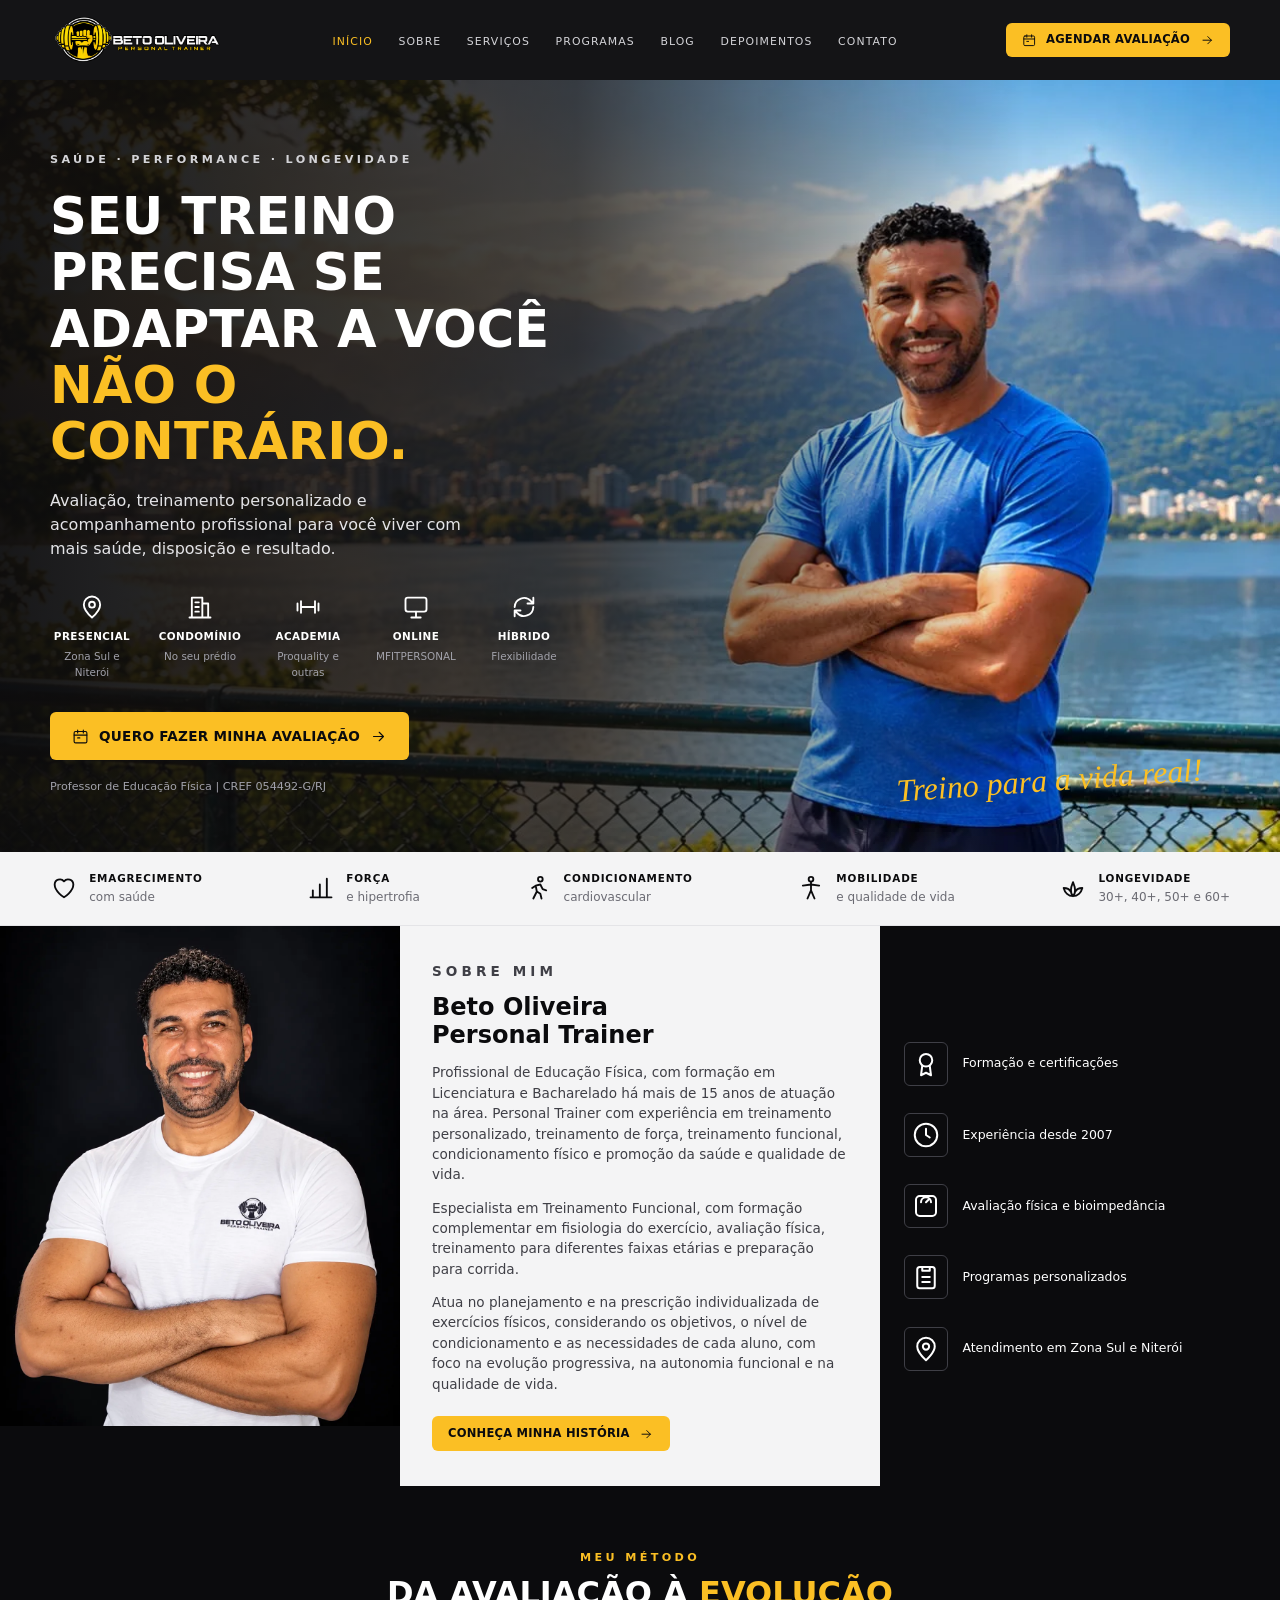
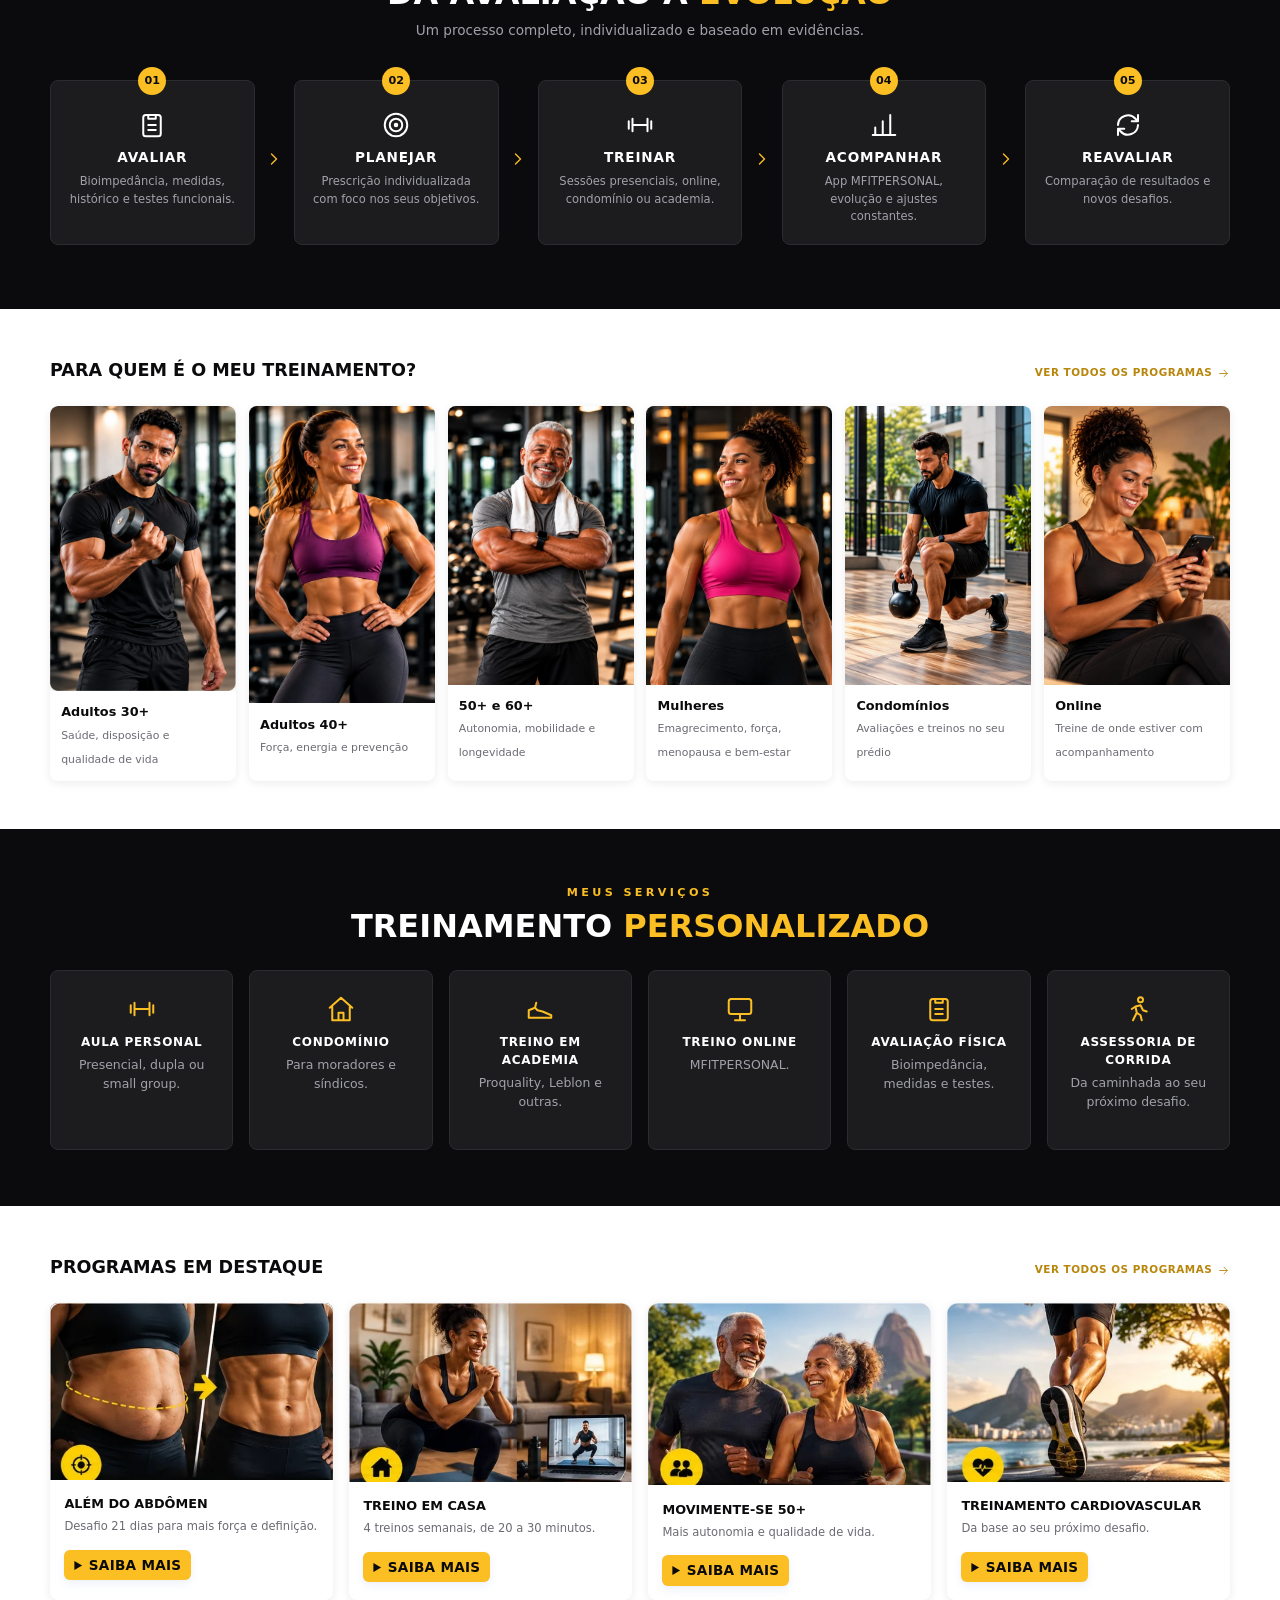
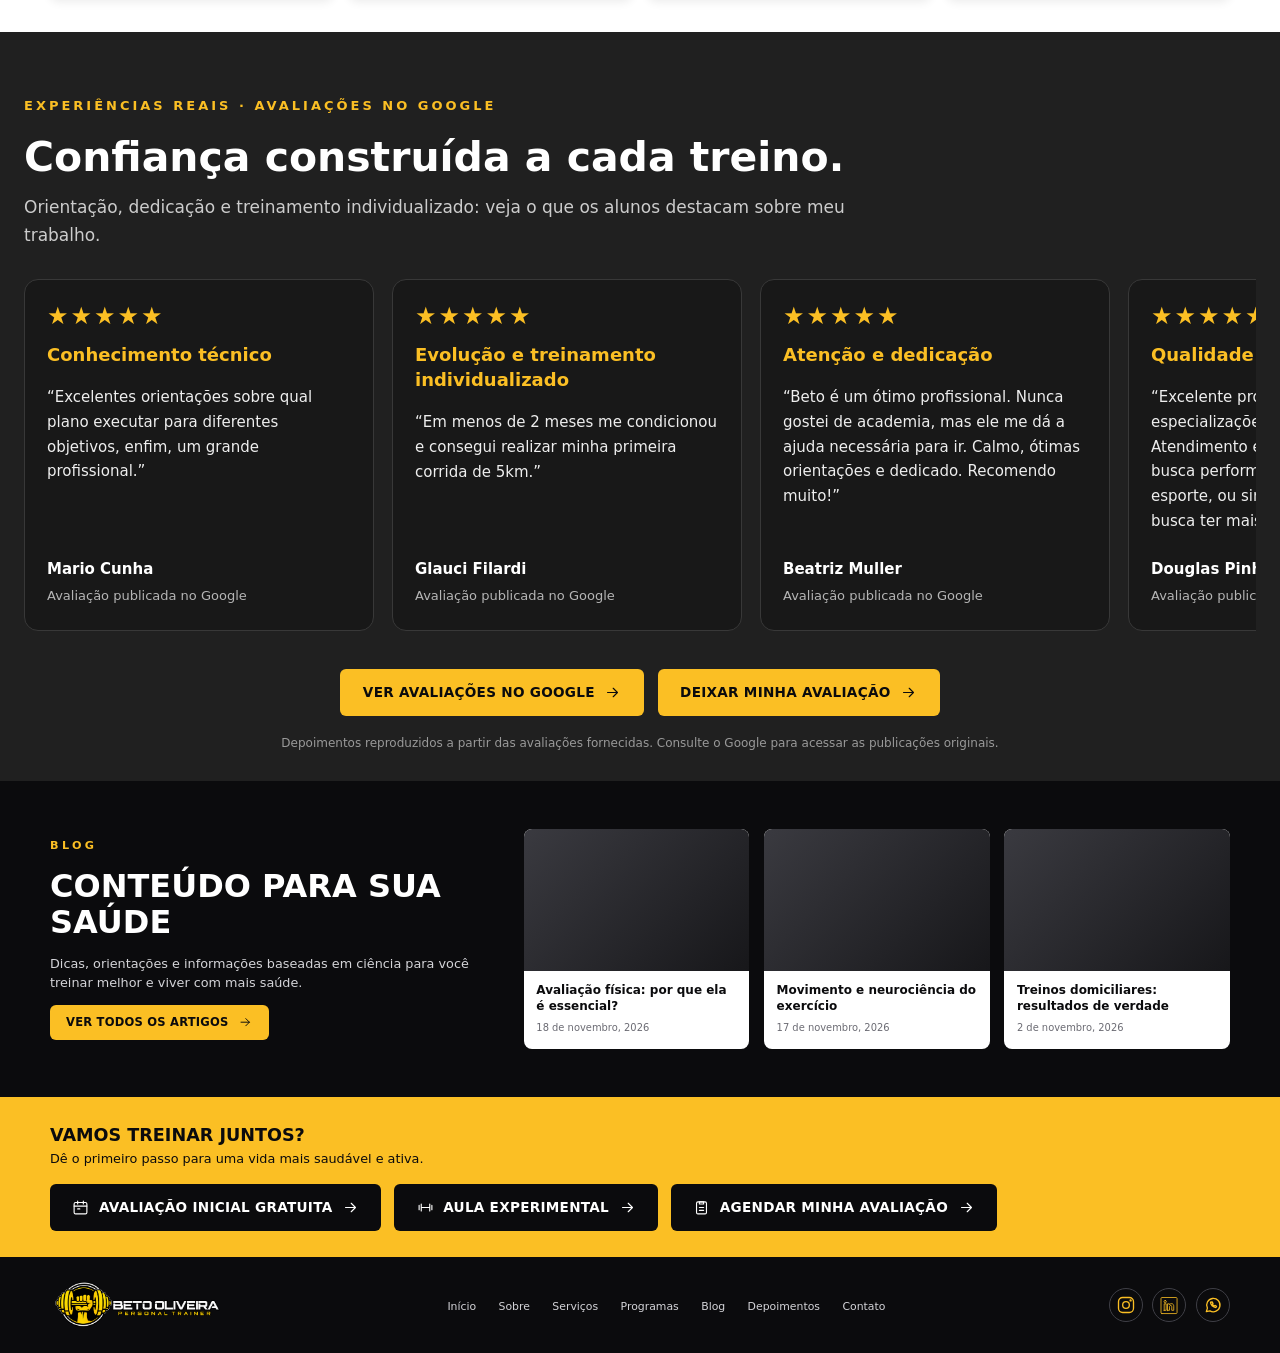
==== commit 599dfceb: "Convert all site images to WebP Replace every jpg/png under assets/ with a WebP version (quality 82 " ====
--- a/index.html
+++ b/index.html
@@ -7,7 +7,7 @@
   <meta name="viewport" content="width=device-width, initial-scale=1">
   <title>Beto Oliveira | Personal Trainer — Zona Sul e Niterói</title>
   <meta name="description" content="Avaliação física, treinamento personalizado e acompanhamento profissional presencial, em condomínio, academia ou online. Zona Sul do Rio e Niterói.">
-  <link rel="icon" href="assets/favicon.png" type="image/png">
+  <link rel="icon" href="assets/favicon.webp" type="image/webp">
   <link rel="stylesheet" href="css/style.css">
 </head>
 <body>
@@ -45,7 +45,7 @@
 <header class="header">
   <div class="container header__inner">
     <a href="#inicio" class="logo" aria-label="Beto Oliveira Personal Trainer">
-      <img src="assets/img/logo.png" alt="Beto Oliveira Personal Trainer" class="logo__img" width="800" height="213">
+      <img src="assets/img/logo.webp" alt="Beto Oliveira Personal Trainer" class="logo__img" width="800" height="213">
     </a>
 
     <input type="checkbox" id="menu-toggle" class="menu-toggle" aria-label="Abrir menu">
@@ -153,12 +153,12 @@
       <a href="#programas" class="link-more">Ver todos os programas <svg class="icon"><use href="#i-arrow"/></svg></a>
     </div>
     <div class="cards-6">
-      <article class="audience-card"><div class="photo" role="img" aria-label="Adultos 30+"><img src="assets/img/treino30mais.jpg"></div><div><strong>Adultos 30+</strong><span>Saúde, disposição e qualidade de vida</span></div></article>
-      <article class="audience-card"><div class="photo" role="img" aria-label="Adultos 40+"><img src="assets/img/treino40mais.jpg"></div><div><strong>Adultos 40+</strong><span>Força, energia e prevenção</span></div></article>
-      <article class="audience-card"><div class="photo" role="img" aria-label="50+ e 60+"><img src="assets/img/treino60mais.jpg"></div><div><strong>50+ e 60+</strong><span>Autonomia, mobilidade e longevidade</span></div></article>
-      <article class="audience-card"><div class="photo" role="img" aria-label="Mulheres"><img src="assets/img/treinomulher.jpg"></div><div><strong>Mulheres</strong><span>Emagrecimento, força, menopausa e bem-estar</span></div></article>
-      <article class="audience-card"><div class="photo" role="img" aria-label="Condomínios"><img src="assets/img/treinocondominios.jpg"></div><div><strong>Condomínios</strong><span>Avaliações e treinos no seu prédio</span></div></article>
-      <article class="audience-card"><div class="photo" role="img" aria-label="Online"><img src="assets/img/treinoonline.jpg"></div><div><strong>Online</strong><span>Treine de onde estiver com acompanhamento</span></div></article>
+      <article class="audience-card"><div class="photo" role="img" aria-label="Adultos 30+"><img src="assets/img/treino30mais.webp"></div><div><strong>Adultos 30+</strong><span>Saúde, disposição e qualidade de vida</span></div></article>
+      <article class="audience-card"><div class="photo" role="img" aria-label="Adultos 40+"><img src="assets/img/treino40mais.webp"></div><div><strong>Adultos 40+</strong><span>Força, energia e prevenção</span></div></article>
+      <article class="audience-card"><div class="photo" role="img" aria-label="50+ e 60+"><img src="assets/img/treino60mais.webp"></div><div><strong>50+ e 60+</strong><span>Autonomia, mobilidade e longevidade</span></div></article>
+      <article class="audience-card"><div class="photo" role="img" aria-label="Mulheres"><img src="assets/img/treinomulher.webp"></div><div><strong>Mulheres</strong><span>Emagrecimento, força, menopausa e bem-estar</span></div></article>
+      <article class="audience-card"><div class="photo" role="img" aria-label="Condomínios"><img src="assets/img/treinocondominios.webp"></div><div><strong>Condomínios</strong><span>Avaliações e treinos no seu prédio</span></div></article>
+      <article class="audience-card"><div class="photo" role="img" aria-label="Online"><img src="assets/img/treinoonline.webp"></div><div><strong>Online</strong><span>Treine de onde estiver com acompanhamento</span></div></article>
     </div>
   </div>
 </section>
@@ -189,10 +189,10 @@
       <a href="#programas" class="link-more">Ver todos os programas <svg class="icon"><use href="#i-arrow"/></svg></a>
     </div>
     <div class="cards-4">
-      <article class="program-card"><div class="photo" role="img" aria-label="Além do abdômen"><img src="assets/img/programasdestaque/alemdoabd.jpg"></div><div class="program-card__body"><h3>Além do abdômen</h3><p>Desafio 21 dias para mais força e definição.</p><details><summary>Saiba mais</summary><p>Um programa voltado à redução da circunferência abdominal, melhora do condicionamento físico e fortalecimento do core. Além dos benefícios estéticos, a proposta é contribuir para a saúde metabólica e ajudar a reduzir fatores de risco associados ao excesso de gordura abdominal, como diabetes tipo 2, hipertensão arterial e doenças cardiovasculares.</p><p>Mais saúde, disposição e confiança para cuidar do seu corpo.</p></details></div></article>
-      <article class="program-card"><div class="photo" role="img" aria-label="Treino em casa"><img src="assets/img/programasdestaque/treinocasa.jpg"></div><div class="program-card__body"><h3>Treino em casa</h3><p>4 treinos semanais, de 20 a 30 minutos.</p><details><summary>Saiba mais</summary><p>Sua rotina é corrida e falta tempo para frequentar uma academia? Com quatro sessões semanais de 20 a 30 minutos, você pode desenvolver força, resistência e condicionamento físico sem sair de casa.</p><p>Treinos planejados, orientação profissional e praticidade para manter sua saúde em movimento.</p><p>Seu tempo é precioso. Sua saúde também!</p></details></div></article>
-      <article class="program-card"><div class="photo" role="img" aria-label="Movimente-se 50+"><img src="assets/img/programasdestaque/movimento50.jpg"></div><div class="program-card__body"><h3>Movimente-se 50+</h3><p>Mais autonomia e qualidade de vida.</p><details><summary>Saiba mais</summary><p>Um programa de exercícios voltado à manutenção da capacidade funcional, fortalecimento muscular e preservação da saúde óssea. O treinamento regular pode contribuir para desacelerar a perda de massa óssea associada à osteopenia, combater a sarcopenia (perda de massa e força muscular) e melhorar o equilíbrio, ajudando a reduzir o risco de quedas.</p><p>Invista no seu presente e potencialize sua autonomia, saúde e qualidade de vida nos próximos anos.</p></details></div></article>
-      <article class="program-card"><div class="photo" role="img" aria-label="Treinamento cardiovascular"><img src="assets/img/programasdestaque/treinocard.jpg"></div><div class="program-card__body"><h3>Treinamento cardiovascular</h3><p>Da base ao seu próximo desafio.</p><details><summary>Saiba mais</summary><p>Saiba como está sua aptidão cardiorrespiratória por meio de avaliação e testes específicos, como o teste de esforço em esteira, quando indicado. Com base nos resultados, é possível orientar e ajustar seu treinamento, estabelecer metas e evoluir com mais segurança e planejamento.</p><p>Conheça seu nível de condicionamento. Supere suas próximas etapas com saúde!</p></details></div></article>
+      <article class="program-card"><div class="photo" role="img" aria-label="Além do abdômen"><img src="assets/img/programasdestaque/alemdoabd.webp"></div><div class="program-card__body"><h3>Além do abdômen</h3><p>Desafio 21 dias para mais força e definição.</p><details><summary>Saiba mais</summary><p>Um programa voltado à redução da circunferência abdominal, melhora do condicionamento físico e fortalecimento do core. Além dos benefícios estéticos, a proposta é contribuir para a saúde metabólica e ajudar a reduzir fatores de risco associados ao excesso de gordura abdominal, como diabetes tipo 2, hipertensão arterial e doenças cardiovasculares.</p><p>Mais saúde, disposição e confiança para cuidar do seu corpo.</p></details></div></article>
+      <article class="program-card"><div class="photo" role="img" aria-label="Treino em casa"><img src="assets/img/programasdestaque/treinocasa.webp"></div><div class="program-card__body"><h3>Treino em casa</h3><p>4 treinos semanais, de 20 a 30 minutos.</p><details><summary>Saiba mais</summary><p>Sua rotina é corrida e falta tempo para frequentar uma academia? Com quatro sessões semanais de 20 a 30 minutos, você pode desenvolver força, resistência e condicionamento físico sem sair de casa.</p><p>Treinos planejados, orientação profissional e praticidade para manter sua saúde em movimento.</p><p>Seu tempo é precioso. Sua saúde também!</p></details></div></article>
+      <article class="program-card"><div class="photo" role="img" aria-label="Movimente-se 50+"><img src="assets/img/programasdestaque/movimento50.webp"></div><div class="program-card__body"><h3>Movimente-se 50+</h3><p>Mais autonomia e qualidade de vida.</p><details><summary>Saiba mais</summary><p>Um programa de exercícios voltado à manutenção da capacidade funcional, fortalecimento muscular e preservação da saúde óssea. O treinamento regular pode contribuir para desacelerar a perda de massa óssea associada à osteopenia, combater a sarcopenia (perda de massa e força muscular) e melhorar o equilíbrio, ajudando a reduzir o risco de quedas.</p><p>Invista no seu presente e potencialize sua autonomia, saúde e qualidade de vida nos próximos anos.</p></details></div></article>
+      <article class="program-card"><div class="photo" role="img" aria-label="Treinamento cardiovascular"><img src="assets/img/programasdestaque/treinocard.webp"></div><div class="program-card__body"><h3>Treinamento cardiovascular</h3><p>Da base ao seu próximo desafio.</p><details><summary>Saiba mais</summary><p>Saiba como está sua aptidão cardiorrespiratória por meio de avaliação e testes específicos, como o teste de esforço em esteira, quando indicado. Com base nos resultados, é possível orientar e ajustar seu treinamento, estabelecer metas e evoluir com mais segurança e planejamento.</p><p>Conheça seu nível de condicionamento. Supere suas próximas etapas com saúde!</p></details></div></article>
     </div>
   </div>
 </section>
@@ -253,7 +253,7 @@
 <footer class="footer">
   <div class="container footer__inner">
     <a href="#inicio" class="logo" aria-label="Voltar ao topo">
-      <img src="assets/img/logo.png" alt="Beto Oliveira Personal Trainer" class="logo__img" width="800" height="213">
+      <img src="assets/img/logo.webp" alt="Beto Oliveira Personal Trainer" class="logo__img" width="800" height="213">
     </a>
     <nav aria-label="Rodapé">
       <ul>
--- a/css/style.css
+++ b/css/style.css
@@ -58,7 +58,7 @@
 
 /* ===== Hero ===== */
 .hero { position: relative; color: var(--white); background: var(--black); overflow: hidden; }
-.hero__bg { position: absolute; inset: 0; --img: url("../assets/img/hero.jpg"); background-position: right center; }
+.hero__bg { position: absolute; inset: 0; --img: url("../assets/img/hero.webp"); background-position: right center; }
 .hero__bg::after { content: ""; position: absolute; inset: 0; background: linear-gradient(90deg, rgba(11,11,13,.95) 0%, rgba(11,11,13,.75) 45%, rgba(11,11,13,0) 80%); }
 .hero__content { position: relative; padding: 4.5rem 0 3.5rem; }
 .hero__content > * { max-width: 560px; }
@@ -84,7 +84,7 @@
 /* ===== About ===== */
 .about { background: var(--black); color: var(--white); }
 .about__grid { display: grid; grid-template-columns: 1fr 1.2fr 1fr; align-items: stretch; }
-.about__photo { width: 100%; height: 500px; min-height: 260px; --img: url("../assets/img/about.jpg"); }
+.about__photo { width: 100%; height: 500px; min-height: 260px; --img: url("../assets/img/about.webp"); }
 .about__text { background: var(--light); color: var(--black); padding: 2.2rem 2rem; display: flex; flex-direction: column; align-items: flex-start; gap: .8rem; }
 .about__text h2 { font-size: 1.5rem; line-height: 1.15; }
 .about__text p { font-size: .85rem; color: #3f3f46; }
